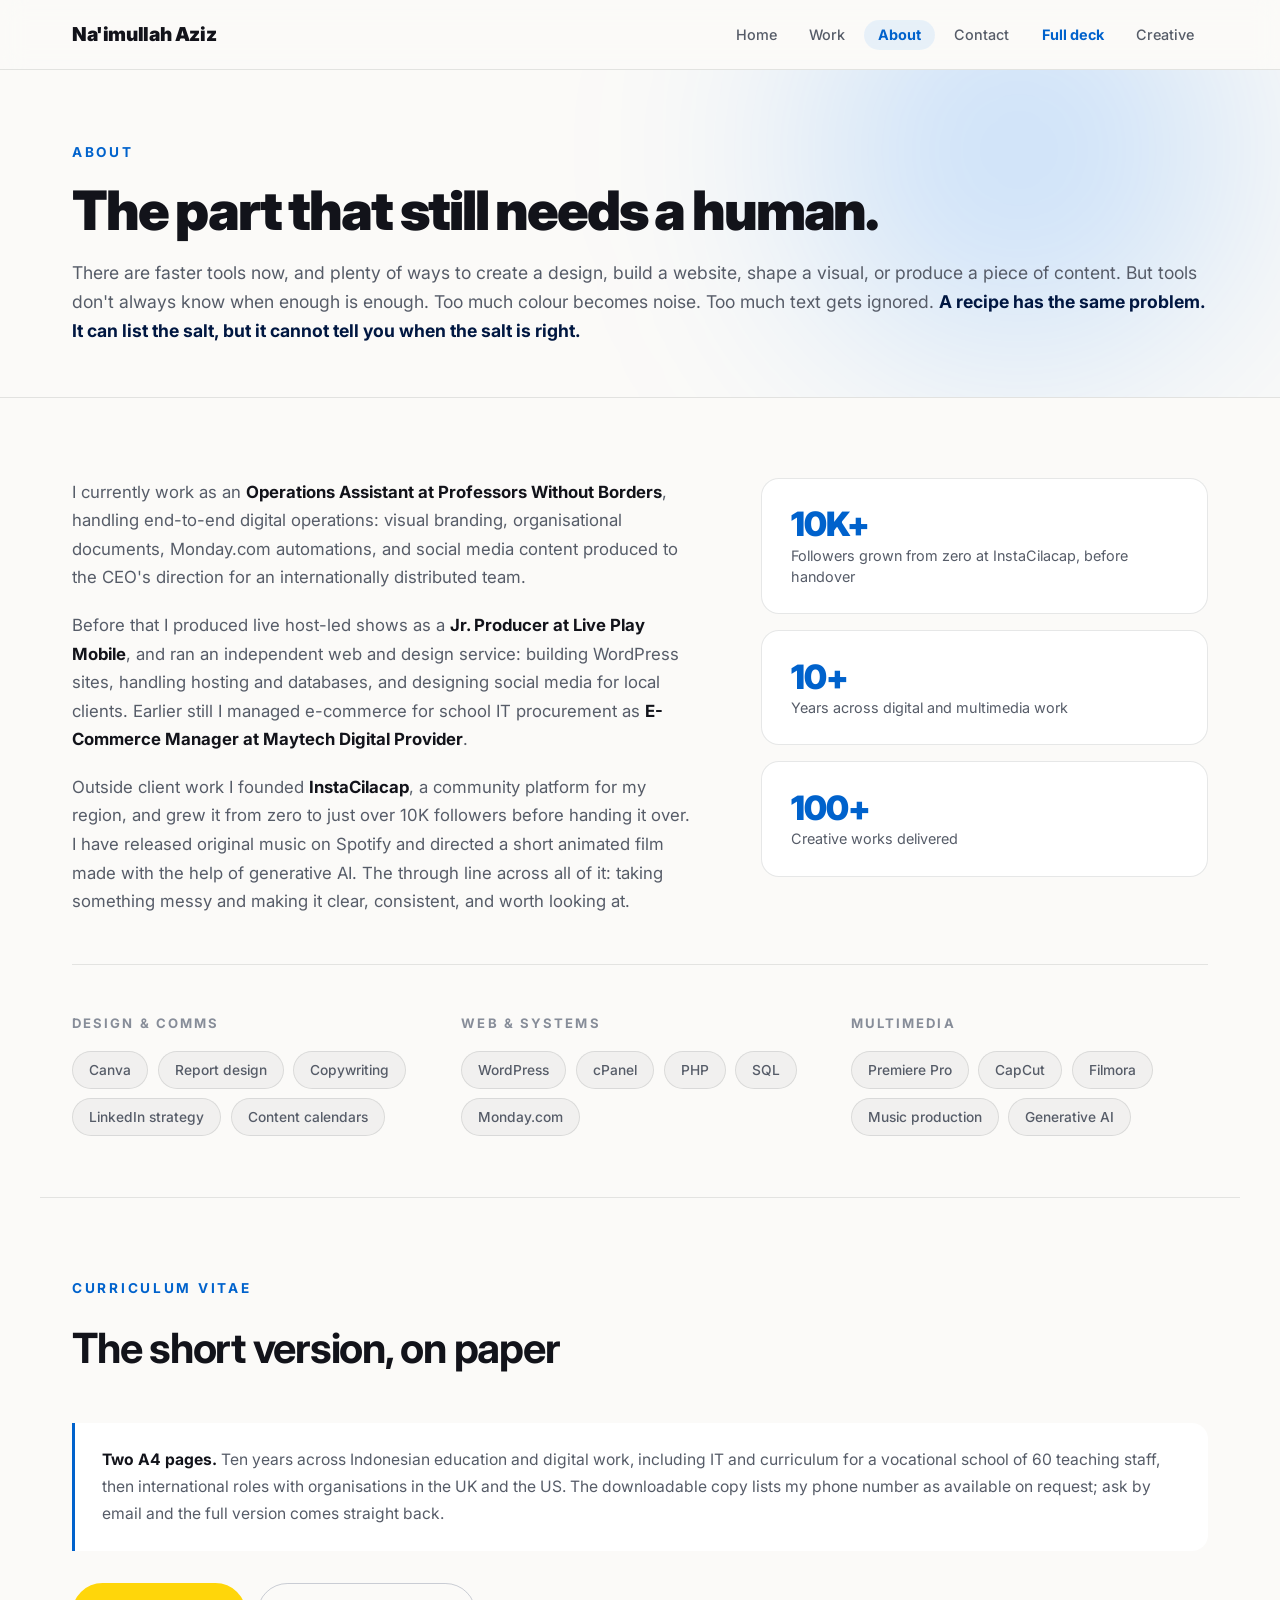
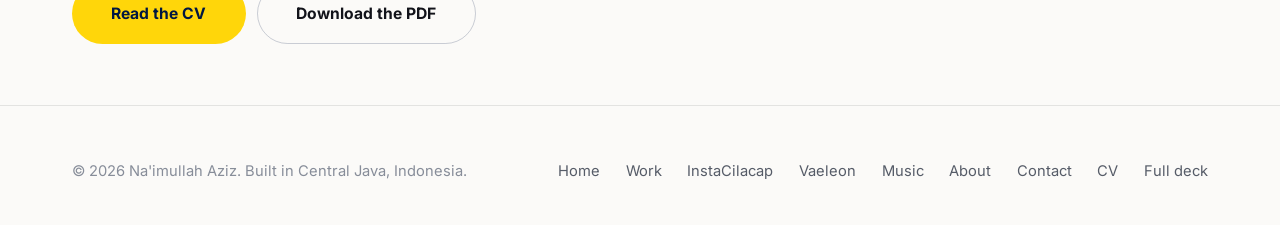
==== about.html @ 08d2abce "Rebuild the work page around roles, filtered by the three areas Almost every role drew on more than " ====
﻿<!DOCTYPE html>
<html lang="en">
<head>
    <meta charset="UTF-8">
    <meta name="viewport" content="width=device-width, initial-scale=1.0">
    <title>About | Na'imullah Aziz</title>

    <!-- TODO: taruh gambar preview 1200x630 di assets/img/og-cover.jpg -->
    <meta name="description" content="Operations and communication assistant, designer and multimedia producer based in Central Java, Indonesia.">
    <link rel="canonical" href="https://naimullahaziz.github.io/about.html">
    <meta property="og:type" content="website">
    <meta property="og:url" content="https://naimullahaziz.github.io/about.html">
    <meta property="og:title" content="About | Na'imullah Aziz">
    <meta property="og:description" content="Operations and communication assistant, designer and multimedia producer based in Central Java, Indonesia.">
    <meta property="og:image" content="https://naimullahaziz.github.io/assets/img/og-cover.jpg">
    <meta name="twitter:card" content="summary_large_image">
    <meta name="twitter:title" content="About | Na'imullah Aziz">
    <meta name="twitter:description" content="Operations and communication assistant, designer and multimedia producer based in Central Java, Indonesia.">
    <meta name="twitter:image" content="https://naimullahaziz.github.io/assets/img/og-cover.jpg">
    <meta name="theme-color" content="#FBFAF8">

    <link rel="icon" href="data:image/svg+xml,%3Csvg xmlns='http://www.w3.org/2000/svg' viewBox='0 0 64 64'%3E%3Crect width='64' height='64' rx='14' fill='%23001741'/%3E%3Ctext x='32' y='43' font-family='Inter,Arial,sans-serif' font-size='30' font-weight='900' fill='%23ffffff' text-anchor='middle'%3ENA%3C/text%3E%3C/svg%3E">

    <script>document.documentElement.classList.add('js');</script>

    <link rel="preconnect" href="https://fonts.googleapis.com">
    <link rel="preconnect" href="https://fonts.gstatic.com" crossorigin>
    <link href="https://fonts.googleapis.com/css2?family=Inter:wght@300;400;500;700;900&display=swap" rel="stylesheet">
    <link rel="stylesheet" href="assets/css/main.css">
</head>
<body>

    <a class="skip-link" href="#main">Skip to content</a>

    <nav>
        <div class="container nav-content">
            <a class="logo" href="index.html" style="text-decoration:none;color:inherit;">Na'imullah Aziz</a>
            <button class="nav-toggle" id="nav-toggle" aria-expanded="false" aria-controls="nav-links" aria-label="Toggle navigation menu">
                <span></span>
            </button>
            <div class="nav-links" id="nav-links">
                <a href="index.html">Home</a>

                <div class="nav-group">
                    <button type="button" class="nav-parent" aria-expanded="false" aria-controls="nav-work">Work</button>
                    <div class="nav-menu" id="nav-work" hidden>
                        <a href="work.html">By role</a>
                        <a href="cv.html">CV</a>
                    </div>
                </div>

                <a href="about.html" aria-current="page">About</a>
                <a href="contact.html">Contact</a>
                <a href="#" class="nav-accent" data-deck data-iframe="https://www.canva.com/design/DAGU3RvRqQU/Gkyj56FhjJ_AcBzM4mVnHQ/view?embed">Full deck</a>

                <div class="nav-group">
                    <button type="button" class="nav-parent" aria-expanded="false" aria-controls="nav-creative">Creative</button>
                    <div class="nav-menu" id="nav-creative" hidden>
                        <a href="music.html">Music</a>
                    </div>
                </div>
            </div>
        </div>
    </nav>
    <header class="page-head hue-blue">
        <div class="head-glow" aria-hidden="true"></div>
        <div class="container">
            <span class="eyebrow">About</span>
            <h1>The part that still needs a human.</h1>
            <p>There are faster tools now, and plenty of ways to create a design, build a website, shape a visual, or produce a piece of content. But tools don't always know when enough is enough. Too much colour becomes noise. Too much text gets ignored. <strong class="emphasis">A recipe has the same problem. It can list the salt, but it cannot tell you when the salt is right.</strong></p>
        </div>
    </header>
    <main id="main">
    <!-- SECTION: ABOUT & SKILLS -->
    <section id="about" class="container">
        

        <div class="about-grid">
            <div class="reveal">
                <p>I currently work as an <strong>Operations Assistant at Professors Without Borders</strong>, handling end-to-end digital operations: visual branding, organisational documents, Monday.com automations, and social media content produced to the CEO's direction for an internationally distributed team.</p>
                <p>Before that I produced live host-led shows as a <strong>Jr. Producer at Live Play Mobile</strong>, and ran an independent web and design service: building WordPress sites, handling hosting and databases, and designing social media for local clients. Earlier still I managed e-commerce for school IT procurement as <strong>E-Commerce Manager at Maytech Digital Provider</strong>.</p>
                <p>Outside client work I founded <strong>InstaCilacap</strong>, a community platform for my region, and grew it from zero to just over 10K followers before handing it over. I have released original music on Spotify and directed a short animated film made with the help of generative AI. The through line across all of it: taking something messy and making it clear, consistent, and worth looking at.</p>
            </div>

            <div class="stat-stack">
                <div class="stat reveal">
                    <div class="num" data-count="10" data-suffix="K+">10K+</div>
                    <div class="label">Followers grown from zero at InstaCilacap, before handover</div>
                </div>
                <div class="stat reveal">
                    <div class="num" data-count="10" data-suffix="+">10+</div>
                    <div class="label">Years across digital and multimedia work</div>
                </div>
                <div class="stat reveal">
                    <div class="num" data-count="100" data-suffix="+">100+</div>
                    <div class="label">Creative works delivered</div>
                </div>
            </div>
        </div>

        <div class="skill-groups reveal">
            <div class="skill-group">
                <h3>Design &amp; Comms</h3>
                <div class="tag-row">
                    <span class="tag">Canva</span>
                    <span class="tag">Report design</span>
                    <span class="tag">Copywriting</span>
                    <span class="tag">LinkedIn strategy</span>
                    <span class="tag">Content calendars</span>
                </div>
            </div>
            <div class="skill-group">
                <h3>Web &amp; Systems</h3>
                <div class="tag-row">
                    <span class="tag">WordPress</span>
                    <span class="tag">cPanel</span>
                    <span class="tag">PHP</span>
                    <span class="tag">SQL</span>
                    <span class="tag">Monday.com</span>
                </div>
            </div>
            <div class="skill-group">
                <h3>Multimedia</h3>
                <div class="tag-row">
                    <span class="tag">Premiere Pro</span>
                    <span class="tag">CapCut</span>
                    <span class="tag">Filmora</span>
                    <span class="tag">Music production</span>
                    <span class="tag">Generative AI</span>
                </div>
            </div>
        </div>
    </section>

    <!-- SECTION: CV
         Berkasnya assets/docs/naimullah-aziz-cv.pdf, versi publik
         tanpa nomor telepon. Halaman penuhnya di cv.html. -->
    <section id="cv" class="container hue-blue">
        <div class="section-header reveal">
            <span>Curriculum Vitae</span>
            <h2>The short version, on paper</h2>
        </div>

        <div class="cv-note reveal">
            <p><strong>Two A4 pages.</strong> Ten years across Indonesian education and digital work, including IT and curriculum for a vocational school of 60 teaching staff, then international roles with organisations in the UK and the US. The downloadable copy lists my phone number as available on request; ask by email and the full version comes straight back.</p>
        </div>

        <div class="platform-row reveal">
            <a href="cv.html" class="btn btn-cta">Read the CV</a>
            <a href="assets/docs/naimullah-aziz-cv.pdf" class="btn btn-ghost" download>Download the PDF</a>
        </div>
    </section>

    </main>

    <footer>
        <div class="container footer-inner">
            <p>&copy; 2026 Na'imullah Aziz. Built in Central Java, Indonesia.</p>
            <div class="footer-links">
                <a href="index.html">Home</a>
                <a href="work.html">Work</a>
                <a href="project-instacilacap.html">InstaCilacap</a>
                <a href="project-vaeleon.html">Vaeleon</a>
                <a href="music.html">Music</a>
                <a href="about.html">About</a>
                <a href="contact.html">Contact</a>
                <a href="cv.html">CV</a>
                <a href="#" data-deck data-iframe="https://www.canva.com/design/DAGU3RvRqQU/Gkyj56FhjJ_AcBzM4mVnHQ/view?embed">Full deck</a>
            </div>
        </div>
    </footer>

    <script src="assets/js/main.js"></script>
</body>
</html>
---- assets/css/main.css ----
﻿        /* =========================================================
           TEMA TERANG (default).
           Tema gelap masih tersimpan: tambahkan data-theme="dark"
           pada tag <html> untuk menghidupkannya kembali.
           ========================================================= */
        :root {
            --bg-color: #FBFAF8;
            --surface-color: #FFFFFF;
            --surface-hover: #F4F1EC;
            --text-primary: #12131A;
            --text-secondary: #565C68;
            --text-muted: #878D99;
            --border-color: rgba(18, 19, 26, 0.10);

            --nav-bg: rgba(251, 250, 248, 0.82);
            --nav-solid: #FBFAF8;
            --hero-wash: linear-gradient(180deg, rgba(109, 40, 217, 0.06) 0%, rgba(251, 250, 248, 0) 100%);
            --chip-bg: rgba(18, 19, 26, 0.04);
            --ghost-border: rgba(0, 23, 65, 0.20);
            --img-bg: #ECE8E1;
            --placeholder-stripe: rgba(18, 19, 26, 0.04);
            --scrim: rgba(18, 19, 26, 0.45);
            --shadow-card: 0 18px 38px rgba(18, 19, 26, 0.10);
            --shadow-feature: 0 22px 46px rgba(18, 19, 26, 0.13);
            --on-accent: #FFFFFF;
            --on-media: #FFFFFF;
            --on-media-dim: rgba(255, 255, 255, 0.82);
            --media-scrim: linear-gradient(180deg, rgba(10, 10, 14, 0) 28%, rgba(10, 10, 14, 0.9) 100%);
            --headline-gradient: linear-gradient(115deg, #12131A 0%, #12131A 20%, #2563EB 42%, #7C3AED 58%, #12131A 82%);

            /* Palet lima warna.
               "deep"  dipakai untuk teks di atas latar terang (butuh 4.5:1).
               "pop"   dipakai untuk isian badge dan glow (boleh menyala).
               "on"    warna teks di atas isian pop itu. */
            /* Vaeleon: Electric Blue #007BFF, Vibrant Amber #FFB800,
               Dynamic Red #FF2A00, Deep Navy #001741.
               "deep" memakai varian Text yang lebih gelap karena panduannya
               menyatakan warna isian penuh gagal kontras pada teks seukuran body.
               "rgb" tetap memakai warna terang aslinya, karena hanya dipakai
               untuk glow dan tint yang tidak memuat teks. */
            --c-navy:   #001741;  --c-navy-pop:   #001741;  --c-navy-rgb:   0, 23, 65;     --c-navy-on:   #FFFFFF;
            --c-blue:   #0062CC;  --c-blue-pop:   #0062CC;  --c-blue-rgb:   0, 123, 255;   --c-blue-on:   #FFFFFF;
            --c-green:  #027A48;  --c-green-pop:  #027A48;  --c-green-rgb:  18, 183, 106;  --c-green-on:  #FFFFFF;
            --c-yellow: #A66A00;  --c-yellow-pop: #FFD60A;  --c-yellow-rgb: 255, 214, 10;  --c-yellow-on: #001741;
            --c-red:    #C41A00;  --c-red-pop:    #C41A00;  --c-red-rgb:    255, 42, 0;    --c-red-on:    #FFFFFF;

            --a-glow: 0.18;
            --a-soft: 0.08;
            --a-line: 0.26;

            /* Tiga cahaya di hero: biru, kuning, merah */
            --glow-a: rgba(var(--c-blue-rgb), 0.20);
            --glow-b: rgba(var(--c-green-rgb), 0.16);
            --glow-c: rgba(var(--c-yellow-rgb), 0.18);

            /* Aksen default (About, Contact, Full deck) */
            --accent-color: var(--c-blue);
            --accent-pop: var(--c-blue-pop);
            --accent-rgb: var(--c-blue-rgb);
            --on-pop: var(--c-blue-on);

            /* Turunan ini otomatis ikut --accent-rgb tiap section */
            --accent-glow: rgba(var(--accent-rgb), var(--a-glow));
            --accent-soft: rgba(var(--accent-rgb), var(--a-soft));
            --accent-line: rgba(var(--accent-rgb), var(--a-line));

            /* Tuas jarak */
            --section-pad-top: 5rem;
            --section-pad-bottom: 3.8rem;
            --section-header-gap: 2.6rem;
            --badge-gap: 2.4rem;
        }

        :root[data-theme="dark"] {
            --bg-color: #070B14;
            --surface-color: #101A2E;
            --surface-hover: #1B2842;
            --text-primary: #FFFFFF;
            --text-secondary: #A6AFBE;
            --text-muted: #7A8494;
            --border-color: rgba(255, 255, 255, 0.08);

            --nav-bg: rgba(7, 11, 20, 0.85);
            --nav-solid: #070B14;
            --hero-wash: linear-gradient(180deg, rgba(16, 26, 46, 0.5) 0%, rgba(7, 11, 20, 0) 100%);
            --chip-bg: rgba(255, 255, 255, 0.05);
            --ghost-border: rgba(255, 255, 255, 0.18);
            --img-bg: #16203A;
            --placeholder-stripe: rgba(255, 255, 255, 0.025);
            --scrim: rgba(0, 0, 0, 0.85);
            --shadow-card: 0 20px 40px rgba(0, 0, 0, 0.4);
            --shadow-feature: 0 24px 50px rgba(0, 0, 0, 0.45);
            --on-accent: #06080F;
            --headline-gradient: linear-gradient(115deg, #ffffff 0%, #ffffff 20%, #60A5FA 42%, #A78BFA 58%, #ffffff 82%);

            --c-navy:   #7FA8FF;  --c-navy-pop:   #7FA8FF;  --c-navy-rgb:   127, 168, 255; --c-navy-on:  #001741;
            --c-blue:   #4DA3FF;  --c-blue-pop:   #4DA3FF;  --c-blue-rgb:   0, 123, 255;  --c-blue-on:   #001741;
            --c-green:  #3DD68C;  --c-green-pop:  #3DD68C;  --c-green-rgb:  18, 183, 106; --c-green-on:  #00291A;
            --c-yellow: #FFB800;  --c-yellow-pop: #FFB800;  --c-yellow-rgb: 255, 184, 0;  --c-yellow-on: #001741;
            --c-red:    #FF7A5C;  --c-red-pop:    #FF7A5C;  --c-red-rgb:    255, 42, 0;   --c-red-on:    #2B0900;

            --a-glow: 0.16;
            --a-soft: 0.14;
            --a-line: 0.36;

            --glow-a: rgba(var(--c-blue-rgb), 0.16);
            --glow-b: rgba(var(--c-red-rgb), 0.12);
            --glow-c: rgba(var(--c-yellow-rgb), 0.12);
        }

        /* Satu warna per section. Cukup ganti empat baris ini untuk menukar
           warna sebuah section; glow, badge, border dan link ikut sendiri. */
        #featured {
            --accent-color: var(--c-blue);
            --accent-pop: var(--c-blue-pop);
            --accent-rgb: var(--c-blue-rgb);
            --on-pop: var(--c-blue-on);
        }
        #work {
            --accent-color: var(--c-blue);
            --accent-pop: var(--c-blue-pop);
            --accent-rgb: var(--c-blue-rgb);
            --on-pop: var(--c-blue-on);
        }
        #campaigns {
            --accent-color: var(--c-blue);
            --accent-pop: var(--c-blue-pop);
            --accent-rgb: var(--c-blue-rgb);
            --on-pop: var(--c-blue-on);
        }
        #multimedia {
            --accent-color: var(--c-blue);
            --accent-pop: var(--c-blue-pop);
            --accent-rgb: var(--c-blue-rgb);
            --on-pop: var(--c-blue-on);
        }

        * { box-sizing: border-box; margin: 0; padding: 0; }

        html { scroll-behavior: smooth; }

        body {
            font-family: 'Inter', sans-serif;
            background-color: var(--bg-color);
            color: var(--text-primary);
            line-height: 1.6;
            -webkit-font-smoothing: antialiased;
            overflow-x: hidden;
        }

        .container {
            max-width: 1200px;
            margin: 0 auto;
            /* Longhand, bukan shorthand: `padding: 0 2rem` akan menimpa
               padding-top/bottom milik `section` dan jaraknya jadi nol. */
            padding-left: 2rem;
            padding-right: 2rem;
        }

        :focus-visible {
            outline: 2px solid var(--accent-color);
            outline-offset: 3px;
            border-radius: 6px;
        }

        .skip-link {
            position: absolute; left: -9999px; top: 0; z-index: 200;
            background: var(--accent-color); color: var(--on-accent);
            padding: 0.8rem 1.4rem; font-weight: 700; border-radius: 0 0 8px 0;
        }
        .skip-link:focus { left: 0; }

        /* --- NAVBAR --- */
        nav {
            position: sticky;
            top: 0;
            background: var(--nav-bg);
            backdrop-filter: blur(12px);
            -webkit-backdrop-filter: blur(12px);
            border-bottom: 1px solid var(--border-color);
            z-index: 100;
            padding: 1.2rem 0;
            animation: fadeInDown 0.8s ease forwards;
        }
        .nav-content { display: flex; justify-content: space-between; align-items: center; }
        .logo { font-weight: 900; font-size: 1.2rem; letter-spacing: -0.02em; }
        .nav-links a {
            color: var(--text-secondary);
            text-decoration: none;
            margin-left: 0.35rem;
            font-size: 0.9rem;
            font-weight: 500;
            transition: color 0.3s ease;
        }
        .nav-links a:hover { color: var(--accent-color); }

        /* Pil lembut yang memudar masuk, dan menetap di halaman aktif */
        .nav-links a {
            position: relative;
            padding: 0.4rem 0.85rem;
            border-radius: 100px;
            transition: color 0.3s ease, background-color 0.35s ease;
        }
        .nav-links a:hover,
        .nav-links a:focus-visible,
        .nav-links a[aria-current="page"] {
            background: var(--accent-soft);
            color: var(--accent-color);
        }

        /* Menu masuk satu per satu saat halaman dimuat */
        .js .nav-links a { animation: navIn 0.55s cubic-bezier(0.2, 0.8, 0.2, 1) backwards; }
        .js .nav-links a:nth-child(1) { animation-delay: 0.18s; }
        .js .nav-links a:nth-child(2) { animation-delay: 0.26s; }
        .js .nav-links a:nth-child(3) { animation-delay: 0.34s; }
        .js .nav-links a:nth-child(4) { animation-delay: 0.42s; }
        .js .nav-links a:nth-child(5) { animation-delay: 0.50s; }
        .js .nav-links a:nth-child(6) { animation-delay: 0.58s; }
        @keyframes navIn {
            from { opacity: 0; transform: translateY(-9px); }
            to   { opacity: 1; transform: none; }
        }
        .nav-links a.nav-accent { color: var(--c-blue); font-weight: 700; }
        .nav-links a.nav-accent:hover { color: var(--text-primary); }

        .nav-toggle {
            display: none;
            background: var(--chip-bg);
            border: 1px solid var(--border-color);
            color: var(--text-primary);
            width: 44px; height: 44px;
            border-radius: 12px;
            cursor: pointer;
            align-items: center; justify-content: center;
            padding: 0;
        }
        .nav-toggle span {
            display: block; width: 18px; height: 2px; background: currentColor;
            position: relative; transition: background 0.2s ease;
        }
        .nav-toggle span::before,
        .nav-toggle span::after {
            content: ''; position: absolute; left: 0; width: 18px; height: 2px;
            background: currentColor; transition: transform 0.25s ease;
        }
        .nav-toggle span::before { top: -6px; }
        .nav-toggle span::after { top: 6px; }
        .nav-toggle[aria-expanded="true"] span { background: transparent; }
        .nav-toggle[aria-expanded="true"] span::before { transform: translateY(6px) rotate(45deg); }
        .nav-toggle[aria-expanded="true"] span::after { transform: translateY(-6px) rotate(-45deg); }

        /* --- HERO --- */
        .hero {
            position: relative;
            padding: 12vh 0 10vh;
            background: var(--hero-wash);
            border-bottom: 1px solid var(--border-color);
            overflow: hidden;
            animation: fadeInUp 1s ease forwards;
        }
        .hero .container { position: relative; z-index: 1; }

        .hero-grid {
            display: grid;
            grid-template-columns: 1.3fr 0.7fr;
            gap: 3rem;
            align-items: center;
        }

        /* --- ORBIT: elemen hidup di samping hero --- */
        .hero-visual {
            position: relative;
            width: 100%;
            max-width: 340px;
            margin-left: auto;
            display: flex;
            justify-content: center;
        }

        /* Wadah orbit */
        .orbit-wrap {
            position: relative;
            width: 100%;
            max-width: 340px;
            aspect-ratio: 1 / 1;
            display: grid;
            place-items: center;
        }
        .orbit {
            position: absolute;
            inset: 0;
            margin: auto;
            border-radius: 50%;
            border: 1px solid var(--border-color);
        }
        .orbit.r1 { width: 100%; height: 100%; animation: spin 26s linear infinite; }
        .orbit.r2 { width: 70%; height: 70%; animation: spin 18s linear infinite reverse; }
        .orbit.r3 { width: 42%; height: 42%; animation: spin 12s linear infinite; }

        .orbit .dot {
            position: absolute;
            width: 13px; height: 13px;
            border-radius: 50%;
            top: -7px; left: 50%;
            margin-left: -6.5px;
        }
        /* Titik orbit murni dekorasi dan tidak mengklaim status apa pun,
           jadi di sinilah kelima warna boleh tampil bersama. */
        .orbit .dot.b { background: var(--c-blue); }
        .orbit .dot.y { background: var(--c-yellow-pop); }
        .orbit .dot.r { background: var(--c-red); }
        .orbit .dot.v { background: #12B76A; }
        .orbit .dot.t { background: var(--c-navy); }
        .orbit .dot.right { top: 50%; left: auto; right: -7px; margin: -6.5px 0 0 0; }

        .orbit-core {
            position: relative;
            z-index: 2;
            width: 34%;
            aspect-ratio: 1 / 1;
            border-radius: 50%;
            background: var(--surface-color);
            border: 1px solid var(--border-color);
            box-shadow: var(--shadow-card);
            display: grid;
            place-items: center;
            text-align: center;
        }
        .orbit-core .rotator {
            position: relative;
            display: block;
            width: 100%;
            height: 1.2em;
            font-size: 0.75rem;
            font-weight: 700;
            text-transform: uppercase;
            letter-spacing: 0.08em;
            white-space: nowrap;
        }
        .orbit-core .rotator span {
            position: absolute;
            inset: 0;
            display: grid;
            place-items: center;
            opacity: 0;
            animation: rotateWord 9s infinite;
        }
        /* Tiga kata, sama dengan tiga pintu "What I do" dan warnanya:
           Operations biru, Visual kuning (varian gelap supaya terbaca di
           atas putih), Multimedia hijau. Satu kata tampil 3 detik; kalau
           jumlah katanya berubah, durasi animasi dan persen di rotateWord
           harus ikut dihitung ulang. */
        .orbit-core .rotator span:nth-child(1) { color: var(--c-blue);   animation-delay: 0s; }
        .orbit-core .rotator span:nth-child(2) { color: var(--c-yellow); animation-delay: 3s; }
        .orbit-core .rotator span:nth-child(3) { color: var(--c-green);  animation-delay: 6s; }

        @keyframes spin { to { transform: rotate(360deg); } }
        @keyframes rotateWord {
            0%    { opacity: 0; transform: translateY(6px); }
            5%    { opacity: 1; transform: translateY(0); }
            30%   { opacity: 1; transform: translateY(0); }
            35%   { opacity: 0; transform: translateY(-6px); }
            100%  { opacity: 0; transform: translateY(-6px); }
        }

        /* Titik berdenyut di depan eyebrow */
        .hero-eyebrow::before {
            content: '';
            display: inline-block;
            width: 7px; height: 7px;
            border-radius: 50%;
            background: var(--accent-color);
            margin-right: 10px;
            vertical-align: middle;
            animation: livePulse 2.4s ease-in-out infinite;
        }
        @keyframes livePulse {
            0%, 100% { opacity: 1; transform: scale(1); }
            50%      { opacity: 0.35; transform: scale(0.75); }
        }

        .hero-glow {
            position: absolute;
            border-radius: 50%;
            filter: blur(130px);
            pointer-events: none;
            z-index: 0;
        }
        .hero-glow.one {
            top: 2%; right: 6%;
            width: 40vw; height: 40vw; max-width: 460px; max-height: 460px;
            background: var(--glow-a);
            animation: pulseGlow 7s ease-in-out infinite alternate;
        }
        .hero-glow.two {
            bottom: -16%; left: 0%;
            width: 34vw; height: 34vw; max-width: 400px; max-height: 400px;
            background: var(--glow-b);
            animation: pulseGlow 9s ease-in-out infinite alternate-reverse;
        }
        .hero-glow.three {
            top: 28%; left: 42%;
            width: 26vw; height: 26vw; max-width: 330px; max-height: 330px;
            background: var(--glow-c);
            animation: pulseGlow 11s ease-in-out infinite alternate;
        }

        .hero-eyebrow {
            color: var(--accent-color);
            font-size: 0.85rem;
            text-transform: uppercase;
            letter-spacing: 0.2em;
            font-weight: 700;
            display: block;
            margin-bottom: 1.4rem;
        }
        .hero h1 {
            /* Hero kini dua kolom, jadi kolom teks lebarnya sekitar 700px.
               2.8rem adalah batas agar "Crafting Digital Experiences &"
               tetap muat dalam satu baris di sana. */
            font-size: clamp(2rem, 3.1vw, 2.8rem);
            font-weight: 900;
            line-height: 1.15;
            letter-spacing: -0.04em;
            margin-bottom: 1.8rem;
            background: var(--headline-gradient);
            background-size: 200% auto;
            -webkit-background-clip: text;
            background-clip: text;
            -webkit-text-fill-color: transparent;
            animation: gradientShine 5s linear infinite;
        }
        .hero p {
            font-size: 1.15rem;
            color: var(--text-secondary);

            margin-bottom: 2.4rem;
            font-weight: 400;
            line-height: 1.65;
        }
        .hero-actions { display: flex; flex-wrap: wrap; gap: 1rem; }

        .btn {
            display: inline-flex;
            align-items: center;
            gap: 8px;
            padding: 1.05rem 2.4rem;
            background-color: var(--c-navy);
            color: #FFFFFF;
            text-decoration: none;
            font-weight: 700;
            font-size: 0.98rem;
            border: 1px solid transparent;
            border-radius: 50px;
            transition: all 0.3s ease;
            cursor: pointer;
            font-family: inherit;
        }
        .btn:hover {
            background-color: var(--accent-pop);
            color: var(--on-pop);
            box-shadow: 0 0 25px var(--accent-glow);
            transform: translateY(-3px);
        }
        /* Satu ajakan utama per halaman. Panduannya menyebut amber berteks
           Deep Navy mencapai 10,3:1 dan justru mengalahkan tombol biru. */
        .btn-cta {
            background-color: var(--c-yellow-pop);
            color: var(--c-navy);
        }
        .btn-cta:hover {
            background-color: var(--c-blue-pop);
            color: #FFFFFF;
            box-shadow: 0 0 25px rgba(var(--c-blue-rgb), 0.35);
        }

        .btn-ghost {
            background: transparent;
            color: var(--text-primary);
            border-color: var(--ghost-border);
        }
        .btn-ghost:hover {
            background: transparent;
            border-color: var(--accent-color);
            color: var(--accent-color);
            box-shadow: 0 0 25px var(--accent-glow);
        }

        @keyframes gradientShine { to { background-position: 200% center; } }
        @keyframes pulseGlow {
            0% { transform: scale(0.9); opacity: 0.45; }
            100% { transform: scale(1.15); opacity: 0.85; }
        }
        @keyframes fadeInUp {
            from { opacity: 0; transform: translateY(20px); }
            to { opacity: 1; transform: translateY(0); }
        }
        @keyframes fadeInDown {
            from { opacity: 0; transform: translateY(-20px); }
            to { opacity: 1; transform: translateY(0); }
        }

        /* --- SECTION SHELL --- */
        section {
            padding-top: var(--section-pad-top);
            padding-bottom: var(--section-pad-bottom);
            border-top: 1px solid var(--border-color);
        }
        section:first-of-type { border-top: none; }
        section, .hero { scroll-margin-top: 92px; }

        .section-header { margin-bottom: var(--section-header-gap); }
        .section-header h2 {
            font-size: clamp(1.9rem, 4vw, 2.6rem);
            font-weight: 700;
            letter-spacing: -0.03em;
            margin-top: 1rem;
        }
        .section-header span {
            color: var(--accent-color);
            font-size: 0.85rem;
            text-transform: uppercase;
            letter-spacing: 0.2em;
            font-weight: 700;
            display: block;
        }

        /* --- ABOUT --- */
        .about-grid {
            display: grid;
            grid-template-columns: 1.4fr 1fr;
            gap: 4rem;
            align-items: start;
        }
        .about-grid p {
            color: var(--text-secondary);
            font-size: 1.05rem;
            font-weight: 400;
            line-height: 1.7;
            margin-bottom: 1.2rem;
        }
        .about-grid p:last-child { margin-bottom: 0; }
        .about-grid strong { color: var(--text-primary); font-weight: 700; }

        .stat-stack { display: grid; gap: 1rem; }
        .stat {
            background: var(--surface-color);
            border: 1px solid var(--border-color);
            border-radius: 18px;
            padding: 1.6rem 1.8rem;
        }
        .stat .num {
            font-size: 2.1rem;
            font-weight: 900;
            letter-spacing: -0.03em;
            color: var(--accent-color);
            line-height: 1.2;
        }
        .stat .label {
            font-size: 0.9rem;
            color: var(--text-secondary);
            line-height: 1.5;
        }

        /* --- SKILLS --- */
        .skill-groups {
            display: grid;
            grid-template-columns: repeat(auto-fit, minmax(240px, 1fr));
            gap: 2rem;
            margin-top: 3rem;
            padding-top: 3rem;
            border-top: 1px solid var(--border-color);
        }
        .skill-group h3 {
            font-size: 0.82rem;
            text-transform: uppercase;
            letter-spacing: 0.16em;
            color: var(--text-muted);
            font-weight: 700;
            margin-bottom: 1.1rem;
        }
        .tag-row { display: flex; flex-wrap: wrap; gap: 0.6rem; }
        .tag {
            font-size: 0.86rem;
            font-weight: 500;
            color: var(--text-secondary);
            background: var(--chip-bg);
            border: 1px solid var(--border-color);
            border-radius: 100px;
            padding: 0.42rem 1rem;
            transition: all 0.25s ease;
        }
        .tag:hover {
            color: var(--accent-color);
            border-color: var(--accent-line);
            background: var(--accent-soft);
        }

        /* --- KOLEKSI VIDEO --- */
        .video-grid {
            display: grid;
            grid-template-columns: repeat(auto-fit, minmax(300px, 1fr));
            gap: 1.8rem;
            align-items: start;
        }
        .video-card {
            position: relative;
            background: var(--surface-color);
            border: 1px solid var(--border-color);
            border-radius: 22px;
            overflow: hidden;
            transition: border-color 0.35s ease, transform 0.4s cubic-bezier(0.2, 0.8, 0.2, 1), box-shadow 0.4s ease;
        }
        .video-card:hover {
            transform: translateY(-4px);
            border-color: var(--accent-line);
            box-shadow: var(--shadow-card), 0 0 34px var(--accent-glow);
        }
        .video-card::before {
            content: '';
            position: absolute; top: 0; left: 0; right: 0; height: 2px;
            background: var(--accent-pop);
            transform: scaleX(0); transform-origin: left center;
            transition: transform 0.5s cubic-bezier(0.2, 0.8, 0.2, 1);
            pointer-events: none;
            z-index: 5;
        }
        .video-card:hover::before { transform: scaleX(1); }

        .video-card .embed-frame { border: none; border-radius: 0; }
        .video-card-body { padding: 1.6rem 1.7rem 1.8rem; }
        .video-card-body h3 {
            font-size: 1.12rem;
            font-weight: 700;
            letter-spacing: -0.01em;
            line-height: 1.35;
            margin-bottom: 0.55rem;
        }
        .video-card-body p {
            color: var(--text-secondary);
            font-size: 0.94rem;
            line-height: 1.6;
        }
        .video-card-body .badge {
            margin-bottom: 1rem;
            font-size: 0.62rem;
            padding: 0.3rem 0.78rem;
        }

        /* --- CARDS --- */
        .bento-grid {
            display: grid;
            grid-template-columns: repeat(auto-fit, minmax(320px, 1fr));
            gap: 2.5rem;
        }
        .bento-grid.large { grid-template-columns: repeat(auto-fit, minmax(400px, 1fr)); }

        .card {
            background: var(--surface-color);
            border: 1px solid var(--border-color);
            border-radius: 24px;
            transition: background 0.4s ease, border-color 0.4s ease, transform 0.4s cubic-bezier(0.2, 0.8, 0.2, 1), box-shadow 0.4s ease;
            position: relative;
            overflow: hidden;
            display: flex;
            flex-direction: column;
            cursor: pointer;
        }
        .card:hover,
        .card:focus-visible {
            border-color: var(--accent-line);
            transform: translateY(-6px);
            box-shadow: var(--shadow-card), 0 0 40px var(--accent-glow);
        }

        /* Garis aksen yang ditarik dari kiri saat hover */
        .card::before {
            content: '';
            position: absolute;
            top: 0; left: 0; right: 0; height: 2px;
            background: var(--accent-pop);
            transform: scaleX(0);
            transform-origin: left center;
            transition: transform 0.55s cubic-bezier(0.2, 0.8, 0.2, 1);
            pointer-events: none;
            z-index: 5;
        }
        .card:hover::before,
        .card:focus-visible::before { transform: scaleX(1); }

        /* Sorot lembut yang mengikuti kursor, dipakai semua kartu */
        .card::after,
        .sub-card::after,
        .home-card::after,
        .video-card::after,
        .rule-card::after,
        .stat::after {
            content: '';
            position: absolute;
            inset: 0;
            pointer-events: none;
            z-index: 4;
            background: radial-gradient(420px circle at var(--mx, 50%) var(--my, 50%),
                        rgba(var(--accent-rgb), 0.10), transparent 62%);
            opacity: 0;
            transition: opacity 0.4s ease;
        }
        .card:hover::after,
        .sub-card:hover::after,
        .home-card:hover::after,
        .video-card:hover::after,
        .rule-card:hover::after,
        .stat:hover::after { opacity: 1; }

        /* display:inline-block itu wajib. Sebagai span inline biasa,
           margin-bottom-nya diabaikan browser dan badge menempel ke judul. */
        .badge {
            display: inline-block;
            align-self: flex-start;
            padding: 0.38rem 0.95rem;
            background: var(--accent-pop);
            color: var(--on-pop);
            border-radius: 100px;
            font-size: 0.7rem;
            font-weight: 700;
            text-transform: uppercase;
            letter-spacing: 0.1em;
            line-height: 1.4;
            margin-bottom: var(--badge-gap);
            border: 1px solid transparent;
        }

        .role-period {
            display: block;
            font-size: 0.72rem;
            font-weight: 700;
            text-transform: uppercase;
            letter-spacing: 0.14em;
            color: var(--text-muted);
            margin-bottom: 0.5rem;
        }

        .card h3 {
            font-size: 1.45rem;
            font-weight: 700;
            margin-bottom: 1rem;
            letter-spacing: -0.02em;
            line-height: 1.3;
        }
        .card p {
            color: var(--text-secondary);
            font-size: 1rem;
            font-weight: 400;
            line-height: 1.6;
        }
        .card strong { color: var(--text-primary); }

        .visual-card .img-container {
            width: 100%;
            height: 240px;
            background: var(--img-bg);
            overflow: hidden;
            position: relative;
        }
        .visual-card.tall .img-container { height: 340px; }

        /* Placeholder yang tampil kalau gambar belum ada / gagal dimuat */
        .img-container::before,
        .sub-card-img::before {
            content: 'Visual coming soon';
            position: absolute;
            inset: 0;
            display: grid;
            place-items: center;
            font-size: 0.72rem;
            letter-spacing: 0.18em;
            text-transform: uppercase;
            font-weight: 700;
            color: var(--text-muted);
            background:
                repeating-linear-gradient(135deg, var(--placeholder-stripe) 0 12px, transparent 12px 24px),
                var(--img-bg);
        }
        .img-container img,
        .sub-card-img img { position: relative; z-index: 1; }

        .visual-card .img-container img {
            width: 100%;
            height: 100%;
            object-fit: cover;
            transition: transform 0.5s ease;
        }
        .visual-card:hover .img-container img { transform: scale(1.05); }

        /* Lapisan warna tipis yang naik di atas gambar saat hover */
        .visual-card .img-container::after {
            content: '';
            position: absolute;
            inset: 0;
            z-index: 2;
            background: rgba(var(--accent-rgb), 0.22);
            opacity: 0;
            transition: opacity 0.45s ease;
            pointer-events: none;
        }
        .visual-card:hover .img-container::after,
        .visual-card:focus-visible .img-container::after { opacity: 1; }

        .gallery-indicator {
            position: absolute;
            top: 50%; left: 50%;
            transform: translate(-50%, -50%) scale(0.88);
            background: var(--c-yellow-pop);
            color: var(--c-navy);
            padding: 11px 24px;
            border-radius: 50px;
            font-size: 0.84rem;
            font-weight: 700;
            opacity: 0;
            transition: opacity 0.35s ease, transform 0.5s cubic-bezier(0.2, 1.3, 0.4, 1);
            pointer-events: none;
            border: none;
            letter-spacing: 0.04em;
            z-index: 3;
        }
        /* Amber saat muncul, biru saat kartunya ditekan, mengikuti pola
           tombol utama di hero. */
        .visual-card:active .gallery-indicator,
        .sub-card:active .sub-gallery-indicator {
            background: var(--c-blue-pop);
            color: #FFFFFF;
        }

        .visual-card:hover .gallery-indicator,
        .visual-card:focus-visible .gallery-indicator {
            opacity: 1;
            transform: translate(-50%, -50%) scale(1);
        }

        .visual-card .content { padding: 2.6rem; }

        /* Kartu lebar */
        .card-wide { grid-column: 1 / -1; flex-direction: row; }
        .card-wide .img-container { width: 50%; height: auto; min-height: 320px; }
        .card-wide .content {
            width: 50%;
            display: flex;
            flex-direction: column;
            justify-content: center;
        }

        .hidden-details { display: none; }

        /* --- MODAL 1: PROJECT --- */
        .modal-project {
            display: none; position: fixed; z-index: 9998; inset: 0;
            background-color: var(--scrim);
            backdrop-filter: blur(10px); justify-content: center; align-items: center; padding: 2rem;
        }
        .modal-project-content {
            position: relative; background: var(--bg-color); border: 1px solid var(--border-color);
            border-radius: 24px; max-width: 1100px; width: 100%; display: flex; flex-direction: column;
            overflow: hidden; box-shadow: 0 25px 50px rgba(0, 0, 0, 0.25); max-height: 90vh;
            animation: scaleIn 0.3s cubic-bezier(0.16, 1, 0.3, 1);
        }
        @keyframes scaleIn {
            from { opacity: 0; transform: scale(0.95); }
            to { opacity: 1; transform: scale(1); }
        }

        .modal-header { padding: 3rem; background: var(--surface-color); border-bottom: 1px solid var(--border-color); }
        .modal-header h2 { font-size: 2.1rem; color: var(--text-primary); margin-bottom: 1.1rem; letter-spacing: -0.02em; padding-right: 3rem; line-height: 1.25; }
        .modal-header p { font-size: 1.05rem; color: var(--text-secondary); line-height: 1.65; }
        .modal-header strong { color: var(--text-primary); }

        .modal-body { padding: 3rem; overflow-y: auto; background: var(--bg-color); }

        .sub-grid { display: grid; grid-template-columns: repeat(auto-fill, minmax(300px, 1fr)); gap: 2.2rem; }
        .sub-card {
            background: var(--surface-color); border: 1px solid var(--border-color);
            border-radius: 20px; overflow: hidden; transition: all 0.3s ease; cursor: pointer;
            position: relative;
        }
        .sub-card:hover,
        .sub-card:focus-visible { transform: translateY(-4px); border-color: var(--accent-line); box-shadow: var(--shadow-card); }
        .sub-card::before {
            content: '';
            position: absolute; top: 0; left: 0; right: 0; height: 2px;
            background: var(--accent-pop);
            transform: scaleX(0); transform-origin: left center;
            transition: transform 0.5s cubic-bezier(0.2, 0.8, 0.2, 1);
            pointer-events: none;
            z-index: 5;
        }
        .sub-card:hover::before, .sub-card:focus-visible::before { transform: scaleX(1); }

        .sub-card-img { width: 100%; height: 220px; background: var(--img-bg); position: relative; overflow: hidden; }
        .sub-card-img img { width: 100%; height: 100%; object-fit: cover; transition: transform 0.4s; }
        .sub-card:hover .sub-card-img img { transform: scale(1.05); }

        .sub-gallery-indicator {
            position: absolute; bottom: 12px; right: 12px;
            background: var(--c-yellow-pop);
            color: var(--c-navy); padding: 6px 14px; border-radius: 20px; font-size: 0.78rem; font-weight: 700;
            border: none; opacity: 0; transition: 0.3s; z-index: 3;
        }
        .sub-card:hover .sub-gallery-indicator,
        .sub-card:focus-visible .sub-gallery-indicator { opacity: 1; }

        .sub-card-content { padding: 2rem; }
        .sub-card-content h4 { font-size: 1.2rem; color: var(--text-primary); margin-bottom: 0.9rem; line-height: 1.3; }
        .sub-card-content p { font-size: 0.96rem; color: var(--text-secondary); line-height: 1.6; }

        .close-btn {
            position: absolute; top: 25px; right: 30px; width: 44px; height: 44px;
            background: var(--chip-bg); border-radius: 50%; color: var(--text-primary); font-size: 26px;
            display: flex; justify-content: center; align-items: center; cursor: pointer;
            transition: all 0.3s; z-index: 10; border: 1px solid var(--border-color);
            font-family: inherit; line-height: 1; padding: 0;
        }
        .close-btn:hover { background: var(--accent-color); color: var(--on-accent); border-color: var(--accent-color); }

        /* --- MODAL 2: GALLERY (kotak, bukan layar penuh) --- */
        .modal-gallery {
            display: none; position: fixed; z-index: 9999; inset: 0;
            background-color: var(--scrim);
            backdrop-filter: blur(10px);
            -webkit-backdrop-filter: blur(10px);
            justify-content: center; align-items: center;
            padding: 2rem;
        }
        .gallery-box {
            position: relative;
            width: 100%;
            max-width: 980px;
            max-height: 88vh;
            background: var(--bg-color);
            border: 1px solid var(--border-color);
            border-radius: 24px;
            overflow: hidden;
            display: flex;
            flex-direction: column;
            box-shadow: 0 25px 50px rgba(0, 0, 0, 0.3);
            animation: scaleIn 0.3s cubic-bezier(0.16, 1, 0.3, 1);
        }
        .gallery-wrapper {
            position: relative;
            width: 100%;
            height: 56vh;
            flex-shrink: 0;
            background: var(--img-bg);
            display: flex; justify-content: center; align-items: center;
            padding: 0;
        }
        .gallery-wrapper img {
            max-width: 100%; max-height: 100%; object-fit: contain;
            transition: opacity 0.2s ease;
        }

        /* Tombol di atas gambar pakai kaca gelap, supaya terbaca di foto apa pun */
        .gallery-close {
            position: absolute; top: 14px; right: 16px;
            width: 40px; height: 40px; border-radius: 50%;
            display: flex; justify-content: center; align-items: center;
            color: #fff; font-size: 24px;
            background: rgba(10, 10, 14, 0.55);
            border: 1px solid rgba(255, 255, 255, 0.3);
            backdrop-filter: blur(6px);
            cursor: pointer; z-index: 100; transition: all 0.3s;
            font-family: inherit; line-height: 1; padding: 0;
        }
        .gallery-close:hover { background: var(--accent-color); color: var(--on-accent); border-color: var(--accent-color); }

        .gallery-nav {
            position: absolute; top: 28vh; transform: translateY(-50%);
            width: 44px; height: 44px; display: flex; justify-content: center; align-items: center;
            color: #fff; font-size: 20px;
            background: rgba(10, 10, 14, 0.55); border-radius: 50%;
            backdrop-filter: blur(6px);
            cursor: pointer; transition: 0.3s ease; border: 1px solid rgba(255, 255, 255, 0.3);
            font-family: inherit; line-height: 1; padding: 0; z-index: 100;
        }
        .gallery-nav.prev { left: 16px; }
        .gallery-nav.next { right: 16px; }
        .gallery-nav:hover { background-color: var(--accent-color); color: var(--on-accent); border-color: var(--accent-color); }

        .gallery-info {
            text-align: left;
            padding: 1.5rem 2rem 1.7rem;
            background: var(--surface-color);
            border-top: 1px solid var(--border-color);
            overflow-y: auto;
        }
        .gallery-info h3 { color: var(--text-primary); font-size: 1.22rem; margin-bottom: 0.5rem; line-height: 1.3; }
        .gallery-info p { color: var(--text-secondary); font-size: 0.98rem; margin-bottom: 0.9rem; line-height: 1.6; }
        .gallery-counter {
            color: var(--accent-color); font-weight: 700;
            background: var(--accent-soft); border: 1px solid var(--accent-line);
            padding: 5px 16px; border-radius: 20px; font-size: 0.85rem; display: inline-block;
        }

        /* --- MODAL 3: IFRAME --- */
        .modal-iframe {
            display: none; position: fixed; z-index: 10000; inset: 0;
            background-color: var(--scrim);
            backdrop-filter: blur(10px);
            -webkit-backdrop-filter: blur(10px);
            justify-content: center; align-items: center;
            padding: 2rem;
            --head-h: 0px;
        }
        .iframe-container {
            position: relative;
            width: min(100%, 1180px);
            max-height: 100%;
            display: flex;
            flex-direction: column;
            background: var(--bg-color); border-radius: 20px; overflow: hidden;
            box-shadow: 0 25px 50px rgba(0, 0, 0, 0.3); border: 1px solid var(--border-color);
            animation: scaleIn 0.3s cubic-bezier(0.16, 1, 0.3, 1);
        }
        /* Panggung mengambil sisa ruang. Iframe di dalamnya dikunci 16:9,
           jadi sisa bidang di sekelilingnya memakai warna terang milik kita,
           bukan latar hitam bawaan Canva. */
        .iframe-stage {
            position: relative;
            flex: 1;
            min-height: 0;
            width: 100%;
            background: var(--surface-hover);
            display: flex;
            align-items: center;
            justify-content: center;
            overflow: hidden;
        }
        .iframe-stage iframe {
            aspect-ratio: 16 / 9;
            height: 100%;
            width: auto;
            max-width: 100%;
            max-height: 100%;
            border: none;
        }

        .iframe-head {
            padding: 1.6rem 2rem 1.5rem;
            background: var(--surface-color);
            border-bottom: 1px solid var(--border-color);
            flex-shrink: 0;
            max-height: 45%;
            overflow-y: auto;
        }
        .iframe-head[hidden] { display: none; }
        .iframe-head .badge { margin-bottom: 0.9rem; }
        .iframe-head h2 {
            font-size: 1.35rem;
            letter-spacing: -0.02em;
            line-height: 1.25;
            margin-bottom: 0.5rem;
        }
        .iframe-head p {
            color: var(--text-secondary);
            font-size: 0.96rem;
            line-height: 1.6;

        }
        .iframe-head .archive-link { display: inline-block; margin-top: 0.9rem; }

        /* Tombol silang duduk di dalam kotak, pakai kaca gelap supaya
           terbaca di atas isi apa pun. */
        .iframe-close {
            position: absolute; top: 14px; right: 16px;
            width: 40px; height: 40px; border-radius: 50%;
            display: flex; justify-content: center; align-items: center;
            color: #fff; font-size: 24px;
            background: rgba(10, 10, 14, 0.6);
            border: 1px solid rgba(255, 255, 255, 0.32);
            backdrop-filter: blur(6px);
            cursor: pointer; z-index: 100; transition: all 0.3s;
            font-family: inherit; line-height: 1; padding: 0;
        }
        .iframe-close:hover { background: var(--accent-pop); color: var(--on-pop); border-color: var(--accent-pop); }

        /* --- FULL DECK --- */
        .archive-box {
            background: var(--surface-color);
            border: 1px dashed var(--accent-line);
            border-radius: 24px;
            padding: 3rem;
            text-align: left;
        }
        .archive-box h2 { font-size: 1.85rem; margin-bottom: 0.9rem; letter-spacing: -0.02em; line-height: 1.25; }
        .archive-box > p {
            color: var(--text-secondary); font-size: 1.02rem;
            margin: 0 0 2rem; line-height: 1.65;
        }
        .embed-frame {
            position: relative; width: 100%; padding-top: 56.25%;
            border-radius: 16px; overflow: hidden;
            border: 1px solid var(--border-color); background: var(--img-bg);
        }
        .embed-frame iframe,
        .embed-frame .embed-poster {
            position: absolute; inset: 0; width: 100%; height: 100%; border: none;
        }
        .embed-poster {
            display: flex; flex-direction: column; align-items: center; justify-content: center; gap: 1rem;
            background: var(--surface-hover); color: var(--text-secondary);
            cursor: pointer; font-family: inherit; font-size: 1rem;
        }
        .embed-poster:hover { color: var(--accent-color); }
        .archive-link { color: var(--text-secondary); font-size: 0.95rem; text-decoration: none; }
        .archive-link:hover { color: var(--text-primary); }
        .archive-link span { color: var(--accent-color); font-weight: 700; }

        /* --- CONTACT --- */
        .contact-card {
            background: var(--surface-color);
            border: 1px solid var(--border-color);
            border-radius: 24px;
            padding: 3.6rem 3rem;
            text-align: center;
        }
        .contact-card h2 {
            font-size: clamp(1.85rem, 4vw, 2.7rem);
            letter-spacing: -0.03em;
            margin-bottom: 1rem;
            line-height: 1.2;
        }
        .contact-card > p {
            color: var(--text-secondary); font-size: 1.08rem;
            max-width: 620px; margin: 0 auto 2.4rem; line-height: 1.65;
        }
        .contact-actions { display: flex; flex-wrap: wrap; gap: 1rem; justify-content: center; margin-bottom: 2.4rem; }
        .contact-meta {
            display: flex; flex-wrap: wrap; gap: 0.6rem 2rem; justify-content: center;
            padding-top: 2rem; border-top: 1px solid var(--border-color);
            font-size: 0.95rem; color: var(--text-muted);
        }
        .contact-meta a { color: var(--text-secondary); text-decoration: none; }
        .contact-meta a:hover { color: var(--accent-color); }

        /* --- FOOTER --- */
        footer {
            padding: 3.4rem 0 2.6rem;
            border-top: 1px solid var(--border-color);
            color: var(--text-muted);
            font-size: 0.92rem;
        }
        .footer-inner {
            display: flex; flex-wrap: wrap; gap: 1.2rem;
            justify-content: space-between; align-items: center;
        }
        .footer-links { display: flex; flex-wrap: wrap; gap: 1.6rem; }
        .footer-links a { color: var(--text-secondary); text-decoration: none; }
        .footer-links a:hover { color: var(--accent-color); }

        /* --- REVEAL ON SCROLL ---
           Disembunyikan hanya kalau JS aktif, supaya konten tetap terlihat
           kalau script gagal dimuat. */
        /* Reveal memakai animation, bukan transition. Kalau memakai transition,
           aturan ini akan menimpa transisi hover milik kartu dan efek hover-nya
           jadi patah. */
        .js .reveal { opacity: 0; }
        .js .reveal.in-view {
            opacity: 1;
            animation: revealUp 0.7s cubic-bezier(0.2, 0.8, 0.2, 1) backwards;
        }
        @keyframes revealUp {
            from { opacity: 0; transform: translateY(26px); }
            to   { opacity: 1; transform: none; }
        }

        /* --- RESPONSIVE --- */
        @media (max-width: 980px) {
            :root {
                --section-pad-top: 4rem;
                --section-pad-bottom: 3.2rem;
                --section-header-gap: 2.2rem;
                --badge-gap: 2rem;
            }
            .hero-grid { grid-template-columns: 1fr; gap: 2.4rem; }
            .hero-visual { display: none; }
            .hero h1 { font-size: clamp(2.05rem, 4.4vw, 3.4rem); }
            .about-grid { grid-template-columns: 1fr; gap: 2.5rem; }
            .card-wide { flex-direction: column; }
            .card-wide .img-container { width: 100%; height: 260px; min-height: 0; }
            .card-wide .content { width: 100%; }
        }

        @media (max-width: 768px) {
            :root {
                --section-pad-top: 3rem;
                --section-pad-bottom: 2.5rem;
                --section-header-gap: 1.8rem;
                --badge-gap: 1.7rem;
            }
            .container { padding-left: 1.4rem; padding-right: 1.4rem; }

            .video-card-body { padding: 1.4rem; }

            .nav-toggle { display: flex; }
            .nav-links {
                position: absolute;
                top: 100%; left: 0; right: 0;
                background: var(--nav-solid);
                border-bottom: 1px solid var(--border-color);
                flex-direction: column;
                padding: 0.5rem 1.4rem 1.4rem;
                display: none;
            }
            .nav-links.open { display: flex; }
            .nav-links a {
                margin-left: 0;
                padding: 0.9rem 0;
                font-size: 1rem;
                border-bottom: 1px solid var(--border-color);
                display: block;
            }
            .nav-links a:last-child { border-bottom: none; }
            .nav-links a { padding: 0.9rem 0; border-radius: 0; }
            .nav-links a:hover,
            .nav-links a:focus-visible,
            .nav-links a[aria-current="page"] { background: transparent; }
            .iframe-head { padding: 1.2rem 1.3rem; }
            .iframe-head h2 { font-size: 1.15rem; }

            .hero { padding: 6vh 0 5vh; }
            .hero p { font-size: 1.02rem; }
            .hero-actions .btn { flex: 1 1 100%; justify-content: center; }

            .visual-card .content { padding: 1.8rem; }
            .visual-card.tall .img-container { height: 220px; }

            .modal-project { padding: 0; }
            .modal-project-content { max-height: 100vh; border-radius: 0; height: 100%; }
            .modal-header { padding: 2rem; }
            .modal-header h2 { font-size: 1.55rem; }
            .modal-body { padding: 1.4rem; }
            .sub-grid { grid-template-columns: 1fr; }

            .modal-gallery { padding: 1rem; }
            .gallery-box { max-height: 92vh; border-radius: 18px; }
            .gallery-wrapper { height: 40vh; }
            .gallery-nav { width: 36px; height: 36px; font-size: 16px; top: 20vh; }
            .gallery-nav.prev { left: 10px; }
            .gallery-nav.next { right: 10px; }
            .gallery-close { top: 10px; right: 10px; width: 36px; height: 36px; font-size: 21px; }
            .gallery-info { padding: 1.2rem 1.3rem 1.4rem; }
            .gallery-info h3 { font-size: 1.08rem; }

            .modal-iframe { padding: 1rem; }
            .iframe-container { width: 100%; border-radius: 16px; }
            .iframe-close { top: 10px; right: 10px; width: 36px; height: 36px; font-size: 21px; }

            .archive-box, .contact-card { padding: 2.2rem 1.6rem; }
            .footer-inner { justify-content: center; text-align: center; }
        }

        @media (prefers-reduced-motion: reduce) {
            html { scroll-behavior: auto; }
            *, *::before, *::after {
                animation-duration: 0.01ms !important;
                animation-iteration-count: 1 !important;
                transition-duration: 0.01ms !important;
            }
            .js .reveal { opacity: 1; transform: none; }
            .orbit-core .rotator span { opacity: 0; transform: none; }
            .orbit-core .rotator span:first-child { opacity: 1; }
        }
    

        /* =========================================================
           TAMBAHAN UNTUK STRUKTUR MULTIPAGE
           ========================================================= */

        /* Kelas bantu warna: tempelkan ke elemen apa pun untuk
           mengganti aksennya beserta semua turunannya. */
        .hue-navy   { --accent-color: var(--c-navy);   --accent-pop: var(--c-navy-pop);   --accent-rgb: var(--c-navy-rgb);   --on-pop: var(--c-navy-on); }
        .hue-blue   { --accent-color: var(--c-blue);   --accent-pop: var(--c-blue-pop);   --accent-rgb: var(--c-blue-rgb);   --on-pop: var(--c-blue-on); }
        .hue-green  { --accent-color: var(--c-green);  --accent-pop: var(--c-green-pop);  --accent-rgb: var(--c-green-rgb);  --on-pop: var(--c-green-on); }
        .hue-yellow { --accent-color: var(--c-yellow); --accent-pop: var(--c-yellow-pop); --accent-rgb: var(--c-yellow-rgb); --on-pop: var(--c-yellow-on); }
        .hue-red    { --accent-color: var(--c-red);    --accent-pop: var(--c-red-pop);    --accent-rgb: var(--c-red-rgb);    --on-pop: var(--c-red-on); }

        /* Halaman aktif di navbar */
        .nav-links a[aria-current="page"] {
            color: var(--accent-color);
            font-weight: 700;
        }

        /* --- KEPALA HALAMAN DALAM --- */
        .page-head {
            position: relative;
            padding: 4.5rem 0 3.2rem;
            border-bottom: 1px solid var(--border-color);
            overflow: hidden;
            animation: fadeInUp 0.8s ease forwards;
        }
        .page-head .container { position: relative; z-index: 1; }
        .page-head .eyebrow {
            display: block;
            color: var(--accent-color);
            font-size: 0.85rem;
            text-transform: uppercase;
            letter-spacing: 0.2em;
            font-weight: 700;
            margin-bottom: 1rem;
        }
        .page-head h1 {
            font-size: clamp(2.1rem, 5vw, 3.4rem);
            font-weight: 900;
            letter-spacing: -0.04em;
            line-height: 1.12;
            margin-bottom: 1.1rem;
        }
        .page-head p {
            color: var(--text-secondary);
            font-size: 1.1rem;

            line-height: 1.65;
        }
        .page-head p + p { margin-top: 1.2rem; }
        /* Navy, bukan biru, supaya tidak tertukar dengan tautan. */
        .page-head .emphasis {
            color: var(--c-navy);
            font-weight: 700;
        }

        .page-head .head-glow {
            position: absolute;
            top: -40%; right: 4%;
            width: 34vw; height: 34vw;
            max-width: 420px; max-height: 420px;
            border-radius: 50%;
            filter: blur(120px);
            background: rgba(var(--accent-rgb), 0.2);
            pointer-events: none;
            z-index: 0;
            animation: pulseGlow 8s ease-in-out infinite alternate;
        }

        /* --- KARTU PENGANTAR DI BERANDA --- */
        .home-cards {
            display: grid;
            grid-template-columns: repeat(auto-fit, minmax(230px, 1fr));
            gap: 1.4rem;
        }
        .home-card {
            position: relative;
            display: block;
            overflow: hidden;
            text-decoration: none;
            color: inherit;
            background: var(--surface-color);
            border: 1px solid var(--border-color);
            border-radius: 20px;
            padding: 2rem 1.8rem;
            transition: border-color 0.35s ease, transform 0.4s cubic-bezier(0.2, 0.8, 0.2, 1), box-shadow 0.4s ease;
        }
        .home-card::before {
            content: '';
            position: absolute; top: 0; left: 0; right: 0; height: 2px;
            background: var(--accent-pop);
            transform: scaleX(0); transform-origin: left center;
            transition: transform 0.5s cubic-bezier(0.2, 0.8, 0.2, 1);
            pointer-events: none;
        }
        .home-card:hover, .home-card:focus-visible {
            transform: translateY(-5px);
            border-color: var(--accent-line);
            box-shadow: var(--shadow-card), 0 0 34px var(--accent-glow);
        }
        .home-card:hover::before, .home-card:focus-visible::before { transform: scaleX(1); }
        .home-card h3 {
            font-size: 1.15rem;
            font-weight: 700;
            letter-spacing: -0.01em;
            margin-bottom: 0.6rem;
        }
        .home-card p {
            color: var(--text-secondary);
            font-size: 0.95rem;
            line-height: 1.6;
            margin-bottom: 1.2rem;
        }
        .home-card .go {
            color: var(--accent-color);
            font-size: 0.9rem;
            font-weight: 700;
        }


        /* --- GERAK TAMBAHAN: KARTU BERANDA --- */
        .home-card .blob {
            position: absolute;
            top: -46px; right: -46px;
            width: 150px; height: 150px;
            border-radius: 50%;
            background: rgba(var(--accent-rgb), 0.12);
            transform: scale(0.75);
            transition: transform 0.65s cubic-bezier(0.2, 0.8, 0.2, 1), background 0.4s ease;
            pointer-events: none;
            z-index: 0;
        }
        .home-card:hover .blob,
        .home-card:focus-visible .blob {
            transform: scale(1.45);
            background: rgba(var(--accent-rgb), 0.16);
        }
        .home-card h3, .home-card p, .home-card .go { position: relative; z-index: 1; }

        .home-card h3 {
            transition: transform 0.45s cubic-bezier(0.2, 0.8, 0.2, 1);
        }
        .home-card:hover h3,
        .home-card:focus-visible h3 { transform: translateX(4px); }

        .home-card .go .arrow {
            display: inline-block;
            transition: transform 0.4s cubic-bezier(0.2, 0.8, 0.2, 1);
        }
        .home-card:hover .go .arrow,
        .home-card:focus-visible .go .arrow { transform: translateX(6px); }

        /* --- GERAK TAMBAHAN: KARTU STATISTIK --- */
        .stat {
            position: relative;
            overflow: hidden;
            transition: border-color 0.35s ease, transform 0.4s cubic-bezier(0.2, 0.8, 0.2, 1), box-shadow 0.4s ease;
        }
        .stat::before {
            content: '';
            position: absolute; top: 0; left: 0; right: 0; height: 2px;
            background: var(--accent-pop);
            transform: scaleX(0); transform-origin: left center;
            transition: transform 0.5s cubic-bezier(0.2, 0.8, 0.2, 1);
            pointer-events: none;
            z-index: 5;
        }
        .stat:hover {
            transform: translateY(-4px);
            border-color: var(--accent-line);
            box-shadow: var(--shadow-card), 0 0 30px var(--accent-glow);
        }
        .stat:hover::before { transform: scaleX(1); }
        .stat .num { position: relative; z-index: 1; }
        .stat .label { position: relative; z-index: 1; }

        /* Kartu statistik selalu biru, di halaman mana pun. Angka dan
           statistik sengaja satu warna supaya bisa dibandingkan antar
           halaman; yang berwarna-warni cuma titik grafik. */
        .stat-row .stat, .stat-stack .stat {
            --accent-color: var(--c-blue);
            --accent-pop: var(--c-blue-pop);
            --accent-rgb: var(--c-blue-rgb);
            --on-pop: var(--c-blue-on);
        }
        /* Baris statistik mendatar untuk beranda */
        .stat-row {
            display: grid;
            grid-template-columns: repeat(auto-fit, minmax(180px, 1fr));
            gap: 1.4rem;
        }

        @media (max-width: 768px) {
            .page-head { padding: 2.8rem 0 2.2rem; }
            .page-head p { font-size: 1rem; }
        }


        /* =========================================================
           HALAMAN STUDI KASUS
           ========================================================= */
        .case-back { margin-top: 1.4rem; font-size: 0.95rem; }
        .case-back a { color: var(--text-secondary); text-decoration: none; }
        .case-back a:hover { color: var(--accent-color); }

        .case-lead {
            color: var(--text-secondary);
            font-size: 1.06rem;
            line-height: 1.75;

            margin-bottom: 2.4rem;
        }
        /* Paragraf yang menyusul sebuah blok butuh jarak di atasnya.
           .case-lead hanya punya margin bawah, jadi tanpa ini dia menempel. */
        .stat-row + .case-lead,
        .swatch-grid + .case-lead,
        .ramp-note + .case-lead,
        .split-bar + .case-lead,
        .doc-frame + .case-lead { margin-top: 2.6rem; }

        .case-sub {
            font-size: 1.1rem;
            font-weight: 700;
            letter-spacing: -0.01em;
            margin: 2.6rem 0 1.2rem;
        }

        /* Sekilas */
        .meta-grid {
            display: grid;
            grid-template-columns: repeat(auto-fit, minmax(190px, 1fr));
            gap: 1px;
            background: var(--border-color);
            border: 1px solid var(--border-color);
            border-radius: 18px;
            overflow: hidden;
        }
        .meta-item {
            background: var(--surface-color);
            padding: 1.5rem 1.6rem;
            display: flex;
            flex-direction: column;
            gap: 0.4rem;
        }
        .meta-label {
            font-size: 0.72rem;
            text-transform: uppercase;
            letter-spacing: 0.16em;
            font-weight: 700;
            color: var(--text-muted);
        }
        .meta-value { font-size: 1rem; font-weight: 500; line-height: 1.45; }

        /* Kartu warna */
        .swatch-grid {
            display: grid;
            grid-template-columns: repeat(auto-fit, minmax(210px, 1fr));
            gap: 1.4rem;
        }
        .swatch {
            background: var(--surface-color);
            border: 1px solid var(--border-color);
            border-radius: 18px;
            overflow: hidden;
        }
        .swatch-chip {
            height: 108px;
            background: var(--sw);
        }
        .swatch-meta {
            padding: 1.2rem 1.3rem 1.4rem;
            display: flex;
            flex-direction: column;
            gap: 0.35rem;
        }
        .swatch-meta strong { font-size: 1rem; font-weight: 700; }
        .swatch-meta code {
            font-family: ui-monospace, "SFMono-Regular", Menlo, Consolas, monospace;
            font-size: 0.86rem;
            color: var(--text-secondary);
            letter-spacing: 0.02em;
        }
        .swatch-meta span { font-size: 0.88rem; color: var(--text-muted); line-height: 1.5; }

        /* Skala netral */
        .ramp {
            display: flex;
            border: 1px solid var(--border-color);
            border-radius: 14px;
            overflow: hidden;
        }
        .ramp span { flex: 1; height: 62px; background: var(--sw); }
        .ramp-note {
            color: var(--text-muted);
            font-size: 0.92rem;
            line-height: 1.6;
            margin-top: 0.9rem;

        }

        /* Aturan kontras, dibuat sebagai kartu mini mengikuti bahasa kartu
           lain di situs ini: border penuh, sudut membulat, terangkat saat
           hover, garis aksen ditarik di tepi atas. */
        .rule-grid {
            display: grid;
            grid-template-columns: repeat(auto-fit, minmax(210px, 1fr));
            gap: 1.3rem;
            margin-bottom: 2.4rem;
        }
        .rule-card {
            position: relative;
            background: var(--surface-color);
            border: 1px solid var(--border-color);
            border-radius: 18px;
            padding: 1.5rem 1.4rem 1.6rem;
            overflow: hidden;
            display: flex;
            flex-direction: column;
            align-items: flex-start;
            gap: 1rem;
            transition: border-color 0.35s ease, transform 0.4s cubic-bezier(0.2, 0.8, 0.2, 1), box-shadow 0.4s ease;
        }
        .rule-card:hover {
            transform: translateY(-4px);
            border-color: var(--accent-line);
            box-shadow: var(--shadow-card), 0 0 30px var(--accent-glow);
        }
        .rule-card::before {
            content: '';
            position: absolute; top: 0; left: 0; right: 0; height: 2px;
            background: var(--accent-pop);
            transform: scaleX(0); transform-origin: left center;
            transition: transform 0.5s cubic-bezier(0.2, 0.8, 0.2, 1);
            pointer-events: none;
            z-index: 5;
        }
        .rule-card:hover::before { transform: scaleX(1); }

        .rule-chip {
            display: inline-block;
            padding: 0.62rem 1.15rem;
            border-radius: 100px;
            font-size: 0.82rem;
            font-weight: 700;
        }
        .rule-foot { display: flex; align-items: center; gap: 0.6rem; flex-wrap: wrap; }
        .rule-ratio { font-size: 1.15rem; font-weight: 900; letter-spacing: -0.02em; }
        .rule-tag {
            font-size: 0.66rem;
            font-weight: 700;
            text-transform: uppercase;
            letter-spacing: 0.12em;
            padding: 0.28rem 0.65rem;
            border-radius: 100px;
            white-space: nowrap;
        }
        .rule-tag.ok   { background: rgba(18, 183, 106, 0.14); color: #027A48; }
        .rule-tag.no   { background: rgba(255, 42, 0, 0.12);   color: #C41A00; }
        .rule-tag.warn { background: rgba(255, 184, 0, 0.18);  color: #A66A00; }
        .rule-note { font-size: 0.88rem; color: var(--text-muted); line-height: 1.5; }

        /* Proporsi 60-30-10 */
        .split-bar {
            display: flex;
            border-radius: 14px;
            overflow: hidden;
            border: 1px solid var(--border-color);
        }
        .split {
            padding: 1.1rem 1.2rem;
            font-size: 0.86rem;
            font-weight: 500;
            line-height: 1.4;
            display: flex;
            flex-direction: column;
            gap: 0.2rem;
        }
        .split em { font-style: normal; font-weight: 900; font-size: 1.15rem; letter-spacing: -0.02em; }
        .split.s60 { flex: 60; background: #001741; color: #FFFFFF; }
        .split.s30 { flex: 30; background: #007BFF; color: #FFFFFF; }
        .split.s10 { flex: 10; background: #FFD60A; color: #001741; }

        /* Dokumen */
        .doc-frame {
            position: relative;
            width: 100%;
            aspect-ratio: 4 / 3;
            border: 1px solid var(--border-color);
            border-radius: 18px;
            overflow: hidden;
            background: var(--img-bg);
        }
        .doc-frame iframe { position: absolute; inset: 0; width: 100%; height: 100%; border: none; }
        .doc-actions {
            display: flex;
            flex-wrap: wrap;
            gap: 1rem;
            margin-top: 1.6rem;
        }

        @media (max-width: 768px) {
            .split-bar { flex-direction: column; }
            .split { flex: none !important; }
            .doc-frame { aspect-ratio: 3 / 4; }
            .doc-actions .btn { flex: 1 1 100%; justify-content: center; }
            .ramp span { height: 44px; }
        }

        /* --- HERO STUDI KASUS: memajang sampul dokumen utuh --- */
        .case-hero {
            position: relative;
            background: #001741;
            color: #FFFFFF;
            overflow: hidden;
            padding: 4.5rem 0 4.5rem;
            animation: fadeInUp 0.9s ease forwards;
        }
        .case-hero .container { position: relative; z-index: 1; }
        .case-hero-glow {
            position: absolute;
            border-radius: 50%;
            filter: blur(140px);
            pointer-events: none;
            z-index: 0;
        }
        .case-hero-glow.one {
            top: -20%; right: 6%;
            width: 44vw; height: 44vw; max-width: 520px; max-height: 520px;
            background: rgba(0, 123, 255, 0.5);
            animation: pulseGlow 9s ease-in-out infinite alternate;
        }
        .case-hero-glow.two {
            bottom: -30%; left: -6%;
            width: 36vw; height: 36vw; max-width: 430px; max-height: 430px;
            background: rgba(255, 42, 0, 0.18);
            animation: pulseGlow 12s ease-in-out infinite alternate-reverse;
        }

        .case-hero-grid {
            display: grid;
            grid-template-columns: 1.15fr 0.85fr;
            gap: 3.5rem;
            align-items: center;
        }
        .case-eyebrow {
            display: block;
            color: #FFD60A;
            font-size: 0.85rem;
            text-transform: uppercase;
            letter-spacing: 0.2em;
            font-weight: 700;
            margin-bottom: 1.1rem;
        }
        .case-hero h1 {
            font-size: clamp(2.1rem, 4.6vw, 3.4rem);
            font-weight: 900;
            letter-spacing: -0.04em;
            line-height: 1.1;
            margin-bottom: 1.2rem;
            color: #FFFFFF;
        }
        .case-hero p {
            color: rgba(255, 255, 255, 0.72);
            font-size: 1.05rem;
            line-height: 1.7;

            margin-bottom: 2.2rem;
        }
        .case-hero-actions { display: flex; flex-wrap: wrap; gap: 1rem; }
        .case-ghost {
            color: #FFFFFF;
            border-color: rgba(255, 255, 255, 0.32);
        }
        .case-ghost:hover {
            color: #FFFFFF;
            border-color: #FFFFFF;
            box-shadow: none;
        }

        /* Kartu sampul */
        .cover-card {
            display: block;
            justify-self: end;
            width: 100%;
            max-width: 340px;
            border-radius: 12px;
            overflow: hidden;
            box-shadow: 0 40px 90px rgba(0, 0, 0, 0.55);
            transform: rotate(-2.5deg);
            transition: transform 0.6s cubic-bezier(0.2, 0.8, 0.2, 1), box-shadow 0.6s ease;
        }
        .cover-card img { display: block; width: 100%; height: auto; }
        .cover-card:hover,
        .cover-card:focus-visible {
            transform: rotate(0deg) translateY(-6px);
            box-shadow: 0 50px 110px rgba(0, 0, 0, 0.65);
        }

        @media (max-width: 900px) {
            .case-hero-grid { grid-template-columns: 1fr; gap: 2.6rem; }
            .cover-card { justify-self: start; max-width: 280px; transform: rotate(-2deg); }
            .case-hero-actions .btn { flex: 1 1 100%; justify-content: center; }
        }

        /* --- KARTU STUDI KASUS DENGAN PITA PREVIEW --- */
        .case-link { padding: 0; }
        /* Rasio pita sama persis dengan rasio gambarnya, jadi logo tidak
           pernah terpotong di lebar layar mana pun. */
        .case-link .case-strip {
            display: block;
            width: 100%;
            aspect-ratio: 1600 / 246;
            overflow: hidden;
            background: #001741;
            position: relative;
        }
        .case-link .case-strip img {
            display: block;
            width: 100%;
            height: 100%;
            object-fit: cover;
            transition: transform 0.7s cubic-bezier(0.2, 0.8, 0.2, 1);
        }
        .case-link:hover .case-strip img,
        .case-link:focus-visible .case-strip img { transform: scale(1.05); }
        .case-link .case-link-body {
            display: block;
            padding: 1.9rem 1.8rem 2rem;
            position: relative;
            z-index: 1;
        }
        .case-link .case-link-body .badge { margin-bottom: 1.1rem; }


        @media (max-width: 768px) {
            .case-link .case-link-body { padding: 1.5rem 1.4rem 1.6rem; }
        }

        /* =========================================================
           HALAMAN MUSIK
           Grid sampul album, daftar lagu, dan pita ajakan di beranda.
           Semua warna lewat --accent-*, jadi kelas hue-* tetap berlaku.
           ========================================================= */

        /* Baris tautan platform di bawah judul halaman */
        .platform-row {
            display: flex; flex-wrap: wrap; gap: 0.7rem;
            margin-top: 1.8rem;
        }

        /* --- GRID RILIS --- */
        .music-grid {
            display: grid;
            grid-template-columns: repeat(auto-fill, minmax(190px, 1fr));
            gap: 2rem 1.8rem;
        }
        .release {
            display: flex;
            flex-direction: column;
            text-decoration: none;
            color: inherit;
        }
        .release-art {
            position: relative;
            aspect-ratio: 1 / 1;
            border-radius: 16px;
            overflow: hidden;
            background: var(--img-bg);
            border: 1px solid var(--border-color);
            box-shadow: 0 10px 22px rgba(18, 19, 26, 0.10);
            transition: transform 0.4s cubic-bezier(0.2, 0.8, 0.2, 1),
                        box-shadow 0.4s cubic-bezier(0.2, 0.8, 0.2, 1),
                        border-color 0.4s;
        }
        .release-art img {
            display: block;
            width: 100%; height: 100%;
            object-fit: cover;
            transition: transform 0.6s cubic-bezier(0.2, 0.8, 0.2, 1);
        }
        .release:hover .release-art,
        .release:focus-visible .release-art {
            transform: translateY(-6px);
            box-shadow: var(--shadow-feature);
            border-color: var(--accent-line);
        }
        .release:hover .release-art img,
        .release:focus-visible .release-art img { transform: scale(1.06); }
        .release:focus-visible { outline: none; }
        .release:focus-visible .release-art { outline: 2px solid var(--accent-color); outline-offset: 3px; }

        /* Tombol putar muncul saat kursor di atas sampul */
        .release-art::after {
            content: '';
            position: absolute; inset: 0;
            background: var(--media-scrim);
            opacity: 0;
            transition: opacity 0.4s;
        }
        .release:hover .release-art::after,
        .release:focus-visible .release-art::after { opacity: 1; }
        .release-play {
            position: absolute;
            left: 50%; top: 50%;
            width: 52px; height: 52px;
            margin: -26px 0 0 -26px;
            border-radius: 50%;
            background: var(--accent-pop);
            color: var(--on-pop);
            display: flex; align-items: center; justify-content: center;
            font-size: 1.05rem;
            z-index: 2;
            opacity: 0;
            transform: scale(0.8);
            transition: opacity 0.35s, transform 0.35s cubic-bezier(0.2, 0.8, 0.2, 1);
        }
        .release:hover .release-play,
        .release:focus-visible .release-play { opacity: 1; transform: scale(1); }

        .release-title {
            display: block;
            margin-top: 1rem;
            font-size: 0.98rem;
            font-weight: 700;
            color: var(--text-primary);
            line-height: 1.35;
            letter-spacing: -0.01em;
        }
        .release:hover .release-title { color: var(--accent-color); }
        .release-meta {
            display: block;
            margin-top: 0.35rem;
            font-size: 0.85rem;
            color: var(--text-muted);
        }

        /* --- DAFTAR LAGU --- */
        .track-list {
            display: grid;
            grid-template-columns: repeat(auto-fill, minmax(320px, 1fr));
            gap: 0.5rem 2rem;
        }
        .track {
            display: flex;
            align-items: center;
            gap: 1rem;
            padding: 0.7rem 0.8rem;
            border-radius: 12px;
            text-decoration: none;
            color: inherit;
            transition: background 0.3s;
        }
        .track:hover, .track:focus-visible { background: var(--surface-hover); }
        .track-num {
            flex: 0 0 1.6rem;
            font-size: 0.88rem;
            font-variant-numeric: tabular-nums;
            color: var(--text-muted);
        }
        .track:hover .track-num { color: var(--accent-color); }
        .track-art {
            flex: 0 0 48px;
            width: 48px; height: 48px;
            border-radius: 8px;
            overflow: hidden;
            background: var(--img-bg);
        }
        .track-art img { display: block; width: 100%; height: 100%; object-fit: cover; }
        .track-body { min-width: 0; }
        .track-body h3 {
            font-size: 0.98rem;
            font-weight: 700;
            color: var(--text-primary);
            line-height: 1.3;
            margin: 0;
            letter-spacing: -0.01em;
        }
        .track:hover .track-body h3 { color: var(--accent-color); }
        .track-body p {
            margin: 0.2rem 0 0;
            font-size: 0.84rem;
            color: var(--text-muted);
            line-height: 1.4;
        }

        /* --- PITA MUSIK DI BERANDA --- */
        .music-band {
            display: grid;
            grid-template-columns: 1.05fr 1fr;
            gap: 2.6rem;
            align-items: center;
            padding: 2.8rem;
            border-radius: 24px;
            background: var(--surface-color);
            border: 1px solid var(--border-color);
            box-shadow: var(--shadow-card);
        }
        .music-band h2 {
            font-size: clamp(1.7rem, 3vw, 2.3rem);
            letter-spacing: -0.02em;
            line-height: 1.2;
            margin: 0.9rem 0 1rem;
            color: var(--text-primary);
        }
        .music-band p {
            color: var(--text-secondary);
            line-height: 1.7;
            margin: 0 0 1.8rem;
        }
        /* Sampul ditumpuk miring, berjajar dari kiri ke kanan */
        .music-band-art {
            display: flex;
            justify-content: center;
            /* Tanpa align-items: center, flex meregangkan tinggi gambar dan
               aspect-ratio 1:1 diabaikan, jadi sampulnya jadi memanjang. */
            align-items: center;
        }
        .music-band-art img {
            flex: 0 0 24%;
            width: 24%;
            height: auto;
            aspect-ratio: 1 / 1;
            object-fit: cover;
            border-radius: 12px;
            border: 2px solid var(--surface-color);
            box-shadow: 0 14px 30px rgba(18, 19, 26, 0.18);
            margin-left: -5%;
            transition: transform 0.45s cubic-bezier(0.2, 0.8, 0.2, 1);
        }
        .music-band-art img:first-child { margin-left: 0; }
        .music-band-art img:nth-child(1) { transform: rotate(-6deg); }
        .music-band-art img:nth-child(2) { transform: rotate(-3deg); }
        .music-band-art img:nth-child(3) { transform: rotate(0deg); z-index: 1; }
        .music-band-art img:nth-child(4) { transform: rotate(3deg); }
        .music-band-art img:nth-child(5) { transform: rotate(6deg); }
        .music-band:hover .music-band-art img { transform: rotate(0deg) translateY(-4px); }

        @media (max-width: 900px) {
            .music-band { grid-template-columns: 1fr; padding: 2.2rem 1.8rem; gap: 2rem; }
            .music-band-art { order: -1; }
        }
        @media (max-width: 768px) {
            .music-grid { grid-template-columns: repeat(auto-fill, minmax(140px, 1fr)); gap: 1.6rem 1.2rem; }
            .release-title { font-size: 0.92rem; }
            .track-list { grid-template-columns: 1fr; gap: 0.3rem; }
            .track { padding: 0.6rem 0.5rem; }
            .platform-row .btn { flex: 1 1 100%; justify-content: center; }
        }



        /* =========================================================
           HALAMAN CV
           Isi CV dituang sebagai HTML, PDF-nya tetap bisa diunduh.

           Pratinjau dokumennya memakai .doc-frame milik halaman
           Vaeleon, jangan dibuat ulang di sini. Versi awal halaman
           ini sempat mendeklarasikan .doc-frame sendiri dan itu
           menimpa rasio 4/3 milik Vaeleon.
           ========================================================= */

        /* Keterangan kenapa nomor telepon ditahan */
        .cv-note {
            border-left: 3px solid var(--accent-color);
            background: var(--surface-color);
            border-radius: 0 16px 16px 0;
            padding: 1.5rem 1.7rem;
            margin-bottom: 2rem;
        }
        .cv-note p {
            margin: 0;
            color: var(--text-secondary);
            line-height: 1.7;
            font-size: 0.98rem;
        }
        .cv-note strong { color: var(--text-primary); }

        /* --- DAFTAR PENGALAMAN --- */
        .cv-list { display: block; }
        .cv-entry {
            display: grid;
            grid-template-columns: 9.5rem 1fr;
            gap: 0 2rem;
            padding: 1.7rem 0;
            border-top: 1px solid var(--border-color);
        }
        .cv-entry:first-child { border-top: none; padding-top: 0; }
        .cv-when {
            font-size: 0.78rem;
            letter-spacing: 0.08em;
            text-transform: uppercase;
            font-weight: 700;
            color: var(--text-muted);
            line-height: 1.5;
            padding-top: 0.3rem;
        }
        .cv-role {
            font-size: 1.22rem;
            font-weight: 700;
            color: var(--text-primary);
            letter-spacing: -0.01em;
            line-height: 1.3;
            margin: 0;
        }
        .cv-org {
            font-size: 0.95rem;
            color: var(--text-muted);
            margin: 0.3rem 0 0.9rem;
        }
        .cv-org b { color: var(--accent-color); font-weight: 700; }

        /* Pil angka. Hijau memang disisihkan untuk angka hasil,
           dan isi pil ini persis angka itu. */
        .cv-scope {
            display: inline-block;
            font-size: 0.82rem;
            font-weight: 700;
            color: var(--c-green);
            background: rgba(var(--c-green-rgb), 0.10);
            border-radius: 999px;
            padding: 0.3rem 0.8rem;
            margin-bottom: 0.9rem;
        }
        .cv-entry ul { list-style: none; padding: 0; margin: 0; }
        .cv-entry li {
            position: relative;
            padding-left: 1.2rem;
            margin-bottom: 0.5rem;
            font-size: 0.98rem;
            line-height: 1.65;
            color: var(--text-secondary);
        }
        .cv-entry li:last-child { margin-bottom: 0; }
        .cv-entry li::before {
            content: '';
            position: absolute;
            left: 0; top: 0.62rem;
            width: 6px; height: 6px;
            border-radius: 2px;
            background: var(--accent-color);
        }
        .cv-entry li b { color: var(--text-primary); font-weight: 700; }

        /* --- KETERAMPILAN, PENDIDIKAN, BAHASA --- */
        .cv-skills {
            display: grid;
            grid-template-columns: repeat(auto-fit, minmax(240px, 1fr));
            gap: 1.2rem;
        }
        .cv-skill {
            background: var(--surface-color);
            border: 1px solid var(--border-color);
            border-left: 3px solid var(--accent-color);
            border-radius: 0 14px 14px 0;
            padding: 1.2rem 1.3rem;
        }
        .cv-skill h3 {
            font-size: 1rem;
            color: var(--text-primary);
            margin: 0 0 0.4rem;
            line-height: 1.3;
        }
        .cv-skill p {
            margin: 0;
            font-size: 0.92rem;
            color: var(--text-secondary);
            line-height: 1.6;
        }

        .cv-degree {
            margin-top: 2rem;
            padding-top: 1.7rem;
            border-top: 1px solid var(--border-color);
            display: grid;
            grid-template-columns: 9.5rem 1fr;
            gap: 0 2rem;
        }
        .cv-degree h3 {
            font-size: 1.15rem;
            color: var(--text-primary);
            margin: 0;
            line-height: 1.3;
        }

        @media (max-width: 768px) {
            .cv-entry, .cv-degree {
                grid-template-columns: 1fr;
                gap: 0.6rem 0;
            }
            .cv-when { padding-top: 0; }
            .cv-note { padding: 1.3rem 1.4rem; }
        }

        /* =========================================================
           TIMELINE KARIER DI BERANDA

           Jalurnya SVG berkelok, bukan garis lurus. Titiknya ditaruh
           di atas jalur oleh main.js lewat getPointAtLength, jadi
           bentuk jalur boleh diubah tanpa menghitung ulang koordinat.

           Warna titik datang dari kelas hue-* di .tl-item, jadi ikut
           sistem palet yang sudah ada. Warnanya menandai bidang kerja,
           bukan hiasan, dan legendanya ada di atas jalur.
           ========================================================= */

        .tl-legend {
            display: flex;
            flex-wrap: wrap;
            gap: 0.6rem 1.6rem;
            list-style: none;
            padding: 0;
            margin: 0 0 1.1rem;
        }
        .tl-legend li {
            display: flex;
            align-items: center;
            gap: 0.5rem;
            font-size: 0.84rem;
            font-weight: 600;
            color: var(--text-secondary);
        }
        .tl-key {
            flex: 0 0 auto;
            width: 12px; height: 12px;
            border-radius: 50%;
            background: var(--accent-pop);
        }
        .tl-hint {
            color: var(--text-muted);
            font-size: 0.93rem;
            line-height: 1.6;
            margin-bottom: 2.2rem;
        }

        .tl-wrap { position: relative; }

        .tl-track {
            position: relative;
            width: 100%;
            aspect-ratio: 1200 / 420;
            min-height: 260px;
        }


        /* --- GARIS PENCAPAIAN: LOKAL DI BAWAH, INTERNASIONAL DI ATAS ---
           Warna titik menandai bidang kerja, garis ini menandai tempatnya.
           Dua hal yang berbeda, jadi jangan digabung jadi satu warna. */
        /* Garis pencapaian: MENDATAR, di --divide yang dihitung main.js.
           Semua peran lokal ada di bawahnya, semua peran internasional di
           atasnya. Kalau nanti ada data-level lokal yang melewati level
           internasional terendah, garis ini kehilangan artinya, jadi
           tingginya ikut data, bukan angka tetap. */
        .tl-divider {
            position: absolute;
            left: 0; right: 0;
            top: var(--divide, 50%);
            height: 0;
            border-top: 1px dashed var(--border-color);
            pointer-events: none;
            z-index: 0;
        }

        /* Nama kedua wilayah menempel di garis, di tepi kiri. Plot sengaja
           dimulai dari X0 yang cukup jauh di main.js supaya nama ini tidak
           bertabrakan dengan titik pertama. */
        .tl-band {
            position: absolute;
            left: 0;
            font-size: 0.68rem;
            letter-spacing: 0.13em;
            text-transform: uppercase;
            font-weight: 700;
            color: var(--text-muted);
            pointer-events: none;
            z-index: 0;
        }
        .tl-band-hi { top: calc(var(--divide, 50%) - 1.3rem); }
        .tl-band-lo { top: calc(var(--divide, 50%) + 0.45rem); }

        .tl-path {
            position: absolute;
            inset: 0;
            width: 100%; height: 100%;
            overflow: visible;
        }
        /* Satu warna dan tipis. Titik warna-warni itu yang jadi informasi,
           garisnya cuma penghubung, jadi sengaja dibuat mundur. */
        .tl-path path {
            stroke: rgba(var(--c-navy-rgb), 0.32);
            stroke-width: 2;
            stroke-dasharray: var(--len, 2000);
            stroke-dashoffset: 0;
        }
        .js .tl-path path { stroke-dashoffset: var(--len, 2000); }
        .in-view .tl-path path {
            animation: tlDraw 1.5s cubic-bezier(0.25, 0.7, 0.3, 1) 0.1s forwards;
        }
        @keyframes tlDraw { to { stroke-dashoffset: 0; } }

        /* Titik ditaruh di koordinat yang dihitung JS. Sebelum JS jalan,
           --x dan --y belum ada, jadi diberi nilai cadangan supaya tidak
           menumpuk di pojok kiri atas. */
        .tl-item {
            position: absolute;
            left: var(--x, 50%);
            top: var(--y, 50%);
            width: 0; height: 0;
        }

        .tl-dot {
            position: absolute;
            left: 0; top: 0;
            margin: -9px 0 0 -9px;
            width: 18px; height: 18px;
            border-radius: 50%;
            border: 2px solid var(--bg-color);
            padding: 0;
            background: var(--accent-pop);
            cursor: pointer;
            z-index: 2;
            transition: box-shadow 0.3s, transform 0.3s cubic-bezier(0.2, 0.8, 0.2, 1);
        }
        /* Animasi muncul memakai isian "backwards", BUKAN "forwards".
           Dengan forwards, animasi yang sudah selesai terus menahan
           transform: scale(1) selamanya, dan karena nilai animasi selalu
           menang atas aturan biasa, efek membesar saat ditunjuk tidak
           pernah jalan sama sekali. Diukur: kursor di atas titik, lebarnya
           tetap 28px. Dengan backwards, keadaan akhirnya diambil dari
           aturan .in-view di bawah, dan :hover bebas mengubahnya. */
        .js .tl-dot { opacity: 0; transform: scale(0.4); }
        .in-view .tl-dot {
            opacity: 1;
            transform: none;
            animation: tlPop 0.5s cubic-bezier(0.2, 0.8, 0.2, 1) backwards;
        }
        @keyframes tlPop {
            from { opacity: 0; transform: scale(0.4); }
            to   { opacity: 1; transform: scale(1); }
        }

        .tl-item:nth-of-type(1) .tl-dot { animation-delay: 0.45s; }
        .tl-item:nth-of-type(2) .tl-dot { animation-delay: 0.58s; }
        .tl-item:nth-of-type(3) .tl-dot { animation-delay: 0.71s; }
        .tl-item:nth-of-type(4) .tl-dot { animation-delay: 0.84s; }
        .tl-item:nth-of-type(5) .tl-dot { animation-delay: 0.97s; }
        .tl-item:nth-of-type(6) .tl-dot { animation-delay: 1.10s; }
        .tl-item:nth-of-type(7) .tl-dot { animation-delay: 1.23s; }
        .tl-item:nth-of-type(8) .tl-dot { animation-delay: 1.36s; }
        .tl-item:nth-of-type(9) .tl-dot { animation-delay: 1.49s; }

        /* Peran tempat dia memimpin orang: titik lebih besar, bercincin.
           Warnanya tetap warna bidangnya, jadi dua informasi ini tidak
           saling menimpa. */
        .tl-dot.is-lead {
            margin: -14px 0 0 -14px;
            width: 28px; height: 28px;
            box-shadow: 0 0 0 5px rgba(var(--accent-rgb), 0.22);
        }
        /* Kuning terang cuma 1,35:1 terhadap latar halaman, jadi sebagai
           bentuk titiknya nyaris tidak terlihat. Cincin ambar gelap
           membuatnya kebaca tanpa mengubah warnanya. Angka itu diukur di
           peramban, bukan ditaksir. */
        .tl-item.hue-yellow .tl-dot { border-color: var(--c-yellow); }

        .tl-dot:hover, .tl-dot:focus-visible {
            transform: scale(1.25);
            box-shadow: 0 0 0 9px rgba(var(--accent-rgb), 0.26);
            outline: none;
        }
        .tl-dot:focus-visible { box-shadow: 0 0 0 3px var(--bg-color), 0 0 0 6px var(--accent-color); }

        .tl-year {
            position: absolute;
            left: 50%;
            top: 0.85rem;
            transform: translateX(-50%);
            font-size: 0.72rem;
            font-weight: 700;
            letter-spacing: 0.08em;
            text-transform: uppercase;
            color: var(--text-muted);
            white-space: nowrap;
            pointer-events: none;
        }

        .tl-tag {
            position: absolute;
            left: 50%;
            transform: translateX(-50%);
            width: 9rem;
            font-size: 0.78rem;
            font-weight: 600;
            color: var(--text-secondary);
            line-height: 1.35;
            text-align: center;
            letter-spacing: -0.01em;
            cursor: pointer;
        }
        /* Label dikunci ke pita atas atau bawah lewat --label-dy yang
           dihitung JS, lalu disambung garis tipis ke titiknya. */
        .tl-item .tl-tag { top: var(--label-dy, 2rem); }
        .tl-item.tl-below .tl-year { top: auto; bottom: 0.85rem; }

        .tl-item::before {
            content: "";
            position: absolute;
            left: 0;
            width: 1px;
            height: var(--connector, 0px);
            background: rgba(var(--accent-rgb), 0.35);
        }
        .tl-item.tl-above::before { bottom: 11px; }
        .tl-item.tl-below::before { top: 11px; }
        .tl-item:hover .tl-tag { color: var(--accent-color); }

        .tl-item.is-now .tl-dot::after {
            content: '';
            position: absolute;
            inset: -6px;
            border-radius: 50%;
            border: 2px solid var(--accent-color);
            animation: tlPulse 2.4s ease-out infinite;
        }
        @keyframes tlPulse {
            0%   { transform: scale(0.85); opacity: 0.9; }
            70%  { transform: scale(1.6);  opacity: 0; }
            100% { transform: scale(1.6);  opacity: 0; }
        }

        .tl-details { display: none; }

        .tl-foot { margin-top: 2.4rem; }

        /* --- JENDELA KETERANGAN --- */
        .modal-timeline {
            display: none;
            position: fixed;
            inset: 0;
            z-index: 1200;
            background: var(--scrim);
            backdrop-filter: blur(3px);
            padding: 1.5rem;
            align-items: center;
            justify-content: center;
        }
        .tl-box {
            position: relative;
            width: 100%;
            max-width: 620px;
            max-height: 88vh;
            overflow-y: auto;
            background: var(--surface-color);
            border: 1px solid var(--border-color);
            border-radius: 22px;
            box-shadow: var(--shadow-feature);
            padding: 2.6rem 2.6rem 2.4rem;
            animation: revealUp 0.45s cubic-bezier(0.2, 0.8, 0.2, 1) backwards;
        }
        .tl-close {
            position: absolute;
            top: 14px; right: 14px;
            width: 38px; height: 38px;
            border-radius: 50%;
            border: 1px solid var(--border-color);
            background: var(--bg-color);
            color: var(--text-primary);
            font-size: 22px;
            line-height: 1;
            cursor: pointer;
        }
        .tl-close:hover { background: var(--accent-color); color: var(--on-accent); border-color: var(--accent-color); }

        #tl-modal-when {
            display: block;
            font-size: 0.78rem;
            font-weight: 700;
            letter-spacing: 0.1em;
            text-transform: uppercase;
            color: var(--accent-color);
            margin-bottom: 0.7rem;
        }
        #tl-modal-role {
            font-size: 1.6rem;
            color: var(--text-primary);
            letter-spacing: -0.02em;
            line-height: 1.22;
            margin-bottom: 0.5rem;
        }
        #tl-modal-org {
            color: var(--text-muted);
            font-size: 0.96rem;
            margin-bottom: 1.1rem;
        }
        #tl-modal-body ul { list-style: none; padding: 0; margin: 0; }
        #tl-modal-body li {
            position: relative;
            padding-left: 1.2rem;
            margin-bottom: 0.7rem;
            color: var(--text-secondary);
            line-height: 1.65;
            font-size: 0.98rem;
        }
        #tl-modal-body li:last-child { margin-bottom: 0; }
        #tl-modal-body li::before {
            content: '';
            position: absolute;
            left: 0; top: 0.62rem;
            width: 6px; height: 6px;
            border-radius: 2px;
            background: var(--accent-color);
        }
        #tl-modal-body li b { color: var(--text-primary); font-weight: 700; }

        /* --- LAYAR SEMPIT: JALUR BERKELOK JADI DAFTAR MENURUN ---
               Kelokan tidak terbaca di kolom sempit, jadi SVG-nya
               disembunyikan dan diganti garis tegak sederhana. */
        @media (max-width: 900px) {
            .tl-track {
                aspect-ratio: auto;
                min-height: 0;
                padding-left: 2.6rem;
            }
            .tl-path { display: none; }
            .tl-divider, .tl-band { display: none; }

            /* Wilayahnya jadi penanda kecil di atas titik pertama tiap wilayah,
               karena pita mendatar tidak ada artinya di kolom sempit.
               ::before dipakai ulang di sini, karena garis penyambung yang
               memakainya di layar lebar memang tidak dipakai di sini. */
            .tl-item::before { display: none; }
            .tl-item[data-zone]::before {
                content: attr(data-zone);
                display: block;
                position: static;
                width: auto;
                height: auto;
                background: none;
                margin-bottom: 0.7rem;
                font-size: 0.68rem;
                letter-spacing: 0.12em;
                text-transform: uppercase;
                font-weight: 700;
                color: var(--text-muted);
            }
            .tl-item[data-zone] { padding-top: 1.1rem; }
            .tl-item[data-zone]:first-of-type { padding-top: 0; }

            .tl-track::before {
                content: '';
                position: absolute;
                left: 8px; top: 0.4rem; bottom: 0.4rem;
                width: 2px;
                border-radius: 2px;
                background: linear-gradient(180deg,
                    var(--c-red) 0%,
                    var(--c-green) 28%,
                    var(--c-yellow-pop) 50%,
                    var(--c-navy) 68%,
                    var(--c-blue) 100%);
                opacity: 0.6;
                transform-origin: top center;
            }
            .js .tl-track::before { transform: scaleY(0); }
            .in-view .tl-track::before {
                animation: tlDrawY 1.1s cubic-bezier(0.2, 0.8, 0.2, 1) 0.15s forwards;
            }
            @keyframes tlDrawY { to { transform: scaleY(1); } }

            .tl-item {
                position: relative;
                left: auto; top: auto;
                width: auto; height: auto;
                padding-bottom: 1.8rem;
            }
            .tl-item:last-of-type { padding-bottom: 0; }

            .tl-dot { left: -2.6rem; top: 0.15rem; margin: 0; }
            .tl-dot.is-lead { left: calc(-2.6rem - 5px); top: 0; margin: 0; }

            /* Tahun dan label jadi aliran biasa, tidak lagi ditempel ke titik */
            .tl-year,
            .tl-item.tl-below .tl-year {
                position: static;
                transform: none;
                display: block;
                top: auto; bottom: auto;
                margin-bottom: 0.2rem;
            }
            .tl-tag,
            .tl-item.tl-above .tl-tag,
            .tl-item.tl-below .tl-tag {
                position: static;
                transform: none;
                display: block;
                width: auto;
                text-align: left;
                top: auto; bottom: auto;
                font-size: 0.95rem;
            }

            .tl-legend { gap: 0.5rem 1.1rem; }
            .tl-legend li { font-size: 0.8rem; }
        }

        @media (max-width: 768px) {
            .tl-box { padding: 2rem 1.5rem 1.8rem; border-radius: 18px; }
            #tl-modal-role { font-size: 1.32rem; }
            .tl-foot .btn { width: 100%; justify-content: center; }
        }

        /* =========================================================
           KARTU PINTU DI BERANDA (.door-cards)

           Kelasnya sendiri, BUKAN .home-cards, karena work.html juga
           memakai .home-cards untuk kartu studi kasus Vaeleon. Aturan
           warna di sini pernah ditulis dengan .home-cards saja dan
           akibatnya kartu Vaeleon ikut terisi penuh biru.

           Isiannya var(--accent-color), yaitu varian "deep" di palet,
           bukan --accent-pop. Varian deep dirancang aman 4.5:1 terhadap
           putih, jadi teks putih boleh dipakai di atasnya. Kartu kuning
           satu-satunya pengecualian, dia memakai kuning terang dan
           teks navy, karena putih di atas kuning cuma 1.7:1.
           ========================================================= */
        .door-cards .home-card {
            display: flex;
            flex-direction: column;
            background: var(--accent-color);
            border-color: transparent;
            border-radius: 24px;
            padding: 2.1rem 2rem 1.8rem;
            color: #FFFFFF;
        }
        .door-cards .home-card h3,
        .door-cards .home-card .go {
            color: #FFFFFF;
        }
        .door-cards .home-card h3 {
            font-size: 1.22rem;
            line-height: 1.25;
            margin-bottom: 0.7rem;
            /* Harus lebih besar dari (right + width) milik .door-no,
               kalau tidak judul panjang menabrak nomornya. */
            padding-right: 4.2rem;
        }
        /* Putih penuh dengan opacity, bukan putih tembus lewat rgba.
           Alpha di warna teks menurunkan kontras nyatanya. */
        .door-cards .home-card p {
            color: #FFFFFF;
            opacity: 0.9;
            margin-bottom: 1.6rem;
        }

        /* Nomor urut, penanda bahwa ketiganya satu set */
        .door-no {
            position: absolute;
            top: 1.4rem; right: 1.6rem;
            width: 2.4rem;
            text-align: right;
            font-size: 2rem;
            font-weight: 800;
            line-height: 1;
            letter-spacing: -0.04em;
            color: rgba(255, 255, 255, 0.22);
            pointer-events: none;
            z-index: 1;
        }

        /* Bulatan keras diganti sapuan cahaya lembut, supaya kartunya
           terasa punya kedalaman, bukan tempelan stiker. */
        .door-cards .home-card .blob {
            top: -34%; right: -16%;
            width: 76%; height: 160%;
            background: radial-gradient(circle at 50% 50%,
                rgba(255, 255, 255, 0.22) 0%,
                rgba(255, 255, 255, 0) 68%);
            transform: scale(1);
        }
        .door-cards .home-card:hover .blob,
        .door-cards .home-card:focus-visible .blob { transform: scale(1.12); }

        /* Baris ajakan didorong ke dasar kartu, jadi tombol panahnya
           sejajar di ketiga kartu berapa pun panjang teksnya. */
        .door-cards .home-card .go {
            margin-top: auto;
            display: flex;
            align-items: center;
            justify-content: space-between;
            gap: 1rem;
            font-size: 0.88rem;
        }
        .door-cards .home-card .go .arrow {
            display: inline-flex;
            align-items: center;
            justify-content: center;
            flex: 0 0 auto;
            width: 38px; height: 38px;
            border-radius: 50%;
            background: rgba(255, 255, 255, 0.18);
            font-size: 1rem;
            transition: background 0.3s ease,
                        transform 0.4s cubic-bezier(0.2, 0.8, 0.2, 1);
        }
        .door-cards .home-card:hover .go .arrow,
        .door-cards .home-card:focus-visible .go .arrow {
            background: rgba(255, 255, 255, 0.32);
            transform: translateX(4px);
        }

        .door-cards .home-card::before { background: rgba(255, 255, 255, 0.75); }
        .door-cards .home-card:hover,
        .door-cards .home-card:focus-visible {
            transform: translateY(-6px);
            border-color: transparent;
            box-shadow: 0 22px 44px rgba(var(--accent-rgb), 0.3);
        }

        /* --- KARTU KUNING: SEMUA DIBALIK JADI NAVY --- */
        .door-cards .home-card.hue-yellow { background: var(--c-yellow-pop); }
        .door-cards .home-card.hue-yellow h3,
        .door-cards .home-card.hue-yellow p,
        .door-cards .home-card.hue-yellow .go { color: var(--c-yellow-on); }
        .door-cards .home-card.hue-yellow p { opacity: 0.82; }
        .door-cards .home-card.hue-yellow .door-no { color: rgba(0, 23, 65, 0.22); }
        .door-cards .home-card.hue-yellow .blob {
            background: radial-gradient(circle at 50% 50%,
                rgba(0, 23, 65, 0.16) 0%,
                rgba(0, 23, 65, 0) 68%);
        }
        .door-cards .home-card.hue-yellow .go .arrow { background: rgba(0, 23, 65, 0.14); }
        .door-cards .home-card.hue-yellow:hover .go .arrow,
        .door-cards .home-card.hue-yellow:focus-visible .go .arrow { background: rgba(0, 23, 65, 0.24); }
        .door-cards .home-card.hue-yellow::before { background: rgba(0, 23, 65, 0.65); }

        @media (max-width: 768px) {
            .door-cards .home-card { padding: 1.8rem 1.6rem 1.5rem; border-radius: 20px; }
            .door-no { font-size: 1.7rem; top: 1.1rem; right: 1.2rem; width: 2rem; }
            .door-cards .home-card h3 { padding-right: 3.5rem; }
        }


        /* =========================================================
           HALAMAN STUDI KASUS (project-instacilacap.html)

           Grafik perjalanannya memakai komponen .tl-* yang sama persis
           dengan grafik karier di beranda, jadi tidak ada aturan grafik
           baru di sini. Yang ditambah cuma badan teks dan hero satu kolom.
           ========================================================= */

        /* Hero pola beranda tanpa visual di kanan */
        .hero-grid.one-col { grid-template-columns: 1fr; }
        .hero-grid.one-col .hero-copy { max-width: 46rem; }

        /* Badan teks studi kasus selebar wadahnya, tanpa kolom sempit. */
        .case-body { max-width: none; }
        .case-body p {
            color: var(--text-secondary);
            line-height: 1.75;
            margin-bottom: 1.1rem;
            font-size: 1.02rem;
        }
        .case-body p:last-child { margin-bottom: 0; }
        .case-body strong { color: var(--text-primary); }

        /* =========================================================
           SUMBU TAHUN DI BAWAH GRAFIK (project-instacilacap.html)

           Tahunnya diletakkan tepat di bawah titik pertama dan
           terakhir, memakai persen yang sama dengan data-x0 dan
           data-x1 pada .tl-track. Kalau salah satu angka itu diubah
           di HTML, persen di sini harus ikut diubah, kalau tidak
           tahunnya menunjuk ke tempat yang salah.

           Sengaja tanpa garis tanda: garis tegak dari titik ke
           labelnya sudah dimatikan lewat data-labels="near".
           ========================================================= */
        .tl-era {
            position: relative;
            height: 1.2rem;
            margin-top: 0.4rem;
            font-size: 0.72rem;
            font-weight: 700;
            letter-spacing: 0.1em;
            color: var(--text-muted);
        }
        .tl-era span {
            position: absolute;
            top: 0;
            transform: translateX(-50%);
        }
        .tl-era span:first-child { left: 5.83%; }   /* 70 / 1200 */
        .tl-era span:last-child  { left: 94.17%; }  /* 1130 / 1200 */

        /* Di bawah 900px grafiknya berubah jadi daftar menurun, jadi dua
           tahun bersebelahan tidak lagi menunjuk apa pun. */
        @media (max-width: 900px) {
            .tl-era { display: none; }
        }

        /* =========================================================
           KARTU RINGKASAN MELAYANG (.meta-float)

           Modifier untuk .meta-grid, dipakai halaman InstaCilacap dan
           Vaeleon. Satu kartu putih yang ditarik naik menumpang tepi
           bawah hero, empat kolom: label kecil, isi singkat yang besar,
           keterangan di bawahnya.

           Warnanya SENGAJA dipatok biru situs, bukan --accent-color,
           supaya kartu ini sama di kedua halaman meski hue halamannya
           berbeda (InstaCilacap merah). Isinya bergradasi tiga biru,
           tanpa hitam. Biru paling terang di ujung gradasinya cuma
           sekitar 4:1 terhadap putih; itu lulus hanya karena hurufnya
           besar dan tebal (ambang teks besar 3:1). Jangan dipakai untuk
           teks kecil.

           Isi besarnya harus PENDEK: satu kata atau angka. Kalimat yang
           panjang masuk ke .meta-note, bukan dipaksakan ke .meta-value.
           ========================================================= */
        .meta-grid.meta-float {
            --mf-blue: var(--c-blue);
            --mf-line: rgba(0, 98, 204, 0.14);
            position: relative;
            z-index: 3;
            /* Naik melewati padding section, lalu 3,2rem lagi masuk ke hero. */
            margin-top: calc(-1 * var(--section-pad-top) - 3.2rem);
            grid-template-columns: repeat(var(--mf-cols, 4), minmax(0, 1fr));
            gap: 0;
            background: var(--surface-color);
            border: 1px solid var(--mf-line);
            border-radius: 24px;
            box-shadow: 0 24px 60px rgba(0, 50, 127, 0.13);
            padding: 1.9rem 0.6rem;
            overflow: visible;
        }
        .meta-float .meta-item {
            background: none;
            gap: 0;
            padding: 0 1.6rem;
            border-left: 1px solid var(--mf-line);
        }
        .meta-float .meta-item:first-child { border-left: 0; }

        .meta-float .meta-label {
            font-size: 0.68rem;
            letter-spacing: 0.16em;
            color: var(--mf-blue);
        }
        .meta-float .meta-value {
            display: block;
            margin: 0.55rem 0 0.4rem;
            font-size: 1.9rem;
            font-weight: 900;
            letter-spacing: -0.03em;
            line-height: 1.08;
            color: var(--mf-blue);
        }
        @supports ((-webkit-background-clip: text) or (background-clip: text)) {
            .meta-float .meta-value {
                background: linear-gradient(110deg, #00327F 0%, #0062CC 55%, #2F7BEA 100%);
                -webkit-background-clip: text;
                background-clip: text;
                color: transparent;
            }
        }
        /* Biru keabuan, bukan abu netral, supaya sekeluarga dengan isinya. */
        .meta-float .meta-note {
            font-size: 0.86rem;
            line-height: 1.5;
            color: #4B5B78;
        }

        /* Versi tiga kolom, dipakai angka sekilas di beranda. */
        .meta-grid.meta-float-3 { --mf-cols: 3; }

        @media (max-width: 860px) {
            .meta-grid.meta-float {
                grid-template-columns: repeat(2, minmax(0, 1fr));
                row-gap: 1.6rem;
                /* Hero di layar sempit padding bawahnya tipis (sekitar 5vh),
                   jadi tumpangan 2,4rem membuat kartu menabrak tombol hero.
                   Diukur: jaraknya tinggal 2px. */
                margin-top: calc(-1 * var(--section-pad-top) - 1.2rem);
                padding: 1.6rem 0.4rem;
            }
            .meta-float .meta-item { padding: 0 1.2rem; }
            .meta-float .meta-item:nth-child(3) { border-left: 0; }
            .meta-float .meta-value { font-size: 1.6rem; }
        }
        /* =========================================================
           EMPAT LANGKAH (.pb-*, project-instacilacap.html)

           Sengaja tenang. Sorotan halaman ini ada di arsip foto tepat
           di atasnya, jadi langkah-langkah ini cuma deretan tombol kecil
           yang dihubungkan anak panah. Diagram dan penjelasannya ada di
           dalam .tl-details yang tersembunyi, dan baru muncul setelah
           disalin ke jendela .modal-timeline oleh main.js.

           Jangan membesarkan kartunya lagi. Begitu bagian ini punya blok
           warna selebar halaman, dia mengalahkan foto-fotonya, dan itu
           persis yang tidak diinginkan di sini.
           ========================================================= */
        .pb-steps {
            list-style: none;
            margin: 2.2rem 0 0;
            padding: 0;
            display: flex;
            flex-wrap: wrap;
            align-items: stretch;
            gap: 0.9rem;
        }
        .pb-move { display: flex; align-items: stretch; }

        /* Anak panah antar langkah. Murni penunjuk urutan: tidak ada
           panjang atau jarak di sini yang mewakili angka apa pun. */
        .pb-move + .pb-move::before {
            content: "\2192";
            align-self: center;
            margin-right: 0.9rem;
            color: var(--text-muted);
            font-size: 1.05rem;
            line-height: 1;
        }

        /* Warnanya keluar sejak awal, bukan menunggu kursor. Kecil tapi
           berisi, jadi tetap menonjol tanpa memakan ruang: empat pil ini
           gabungan luasnya masih jauh di bawah satu kartu foto di atasnya.

           Isiannya memakai varian "deep" supaya teks putih di atasnya
           lulus 4,5:1. Kuning sendirian memakai varian "pop" yang menyala
           dengan teks navy, karena kuning yang digelapkan sampai aman
           untuk teks putih sudah bukan kuning lagi. */
        .pb-step {
            appearance: none;
            -webkit-appearance: none;
            font: inherit;
            text-align: left;
            cursor: pointer;
            display: flex;
            align-items: baseline;
            gap: 0.7rem;
            padding: 0.85rem 1.3rem;
            border: 1px solid transparent;
            border-radius: 999px;
            background: var(--accent-color);
            color: #FFFFFF;
            box-shadow: 0 6px 16px rgba(var(--accent-rgb), 0.22);
            transition: transform 0.35s cubic-bezier(0.2, 0.8, 0.2, 1),
                        box-shadow 0.35s ease;
        }
        .pb-move.hue-yellow .pb-step {
            background: var(--c-yellow-pop);
            color: var(--c-yellow-on);
        }
        .pb-step:hover,
        .pb-step:focus-visible {
            transform: translateY(-2px);
            box-shadow: 0 13px 28px rgba(var(--accent-rgb), 0.34);
        }
        .pb-step:focus-visible {
            outline: 2px solid var(--accent-color);
            outline-offset: 3px;
        }

        /* Sempat dipudarkan sampai 0,72, tapi di atas latar sejenuh ini
           itu cuma 3,59:1 pada pil hijau, di bawah ambang 4,5:1 untuk teks
           sekecil ini. Bedanya dibawa ukuran dan jarak huruf saja. */
        .pb-no {
            font-size: 0.7rem;
            font-weight: 800;
            letter-spacing: 0.12em;
            color: inherit;
        }

        .pb-name {
            font-size: 0.94rem;
            font-weight: 600;
            letter-spacing: -0.01em;
        }

        @media (max-width: 760px) {
            .pb-steps { flex-direction: column; align-items: stretch; gap: 0.6rem; }
            .pb-step { width: 100%; border-radius: 16px; }
            /* Tersusun menurun, anak panahnya ikut menunjuk ke bawah. */
            .pb-move + .pb-move::before {
                content: "\2193";
                align-self: flex-start;
                margin: 0 0 0.6rem 1.2rem;
            }
            .pb-move { flex-direction: column; }
        }

        /* --- DIAGRAM DI DALAM POP-UP --- */
        /* Diagramnya dipindahkan main.js ke #tl-modal-body, jadi semua
           aturan di bawah harus bisa hidup di luar .pb-move. */
        .pb-art {
            display: flex;
            align-items: center;
            justify-content: center;
            background: rgba(var(--accent-rgb), 0.08);
            border-radius: 16px;
            padding: 1.4rem 1.2rem;
            margin-bottom: 1.2rem;
        }
        .pb-art svg { display: block; width: 100%; max-width: 280px; height: auto; }

        /* Kuning menyala cuma 1,35:1 terhadap panel terang, jadi sebagai
           bentuk dia nyaris tidak terlihat. Di dalam diagram, kuning
           memakai varian ambar yang lebih gelap. */
        .hue-yellow .pb-art { --accent-pop: var(--c-yellow); }

        .pb-seed,
        .pb-hub,
        .pb-lens,
        .pb-flow { fill: var(--accent-pop); }
        .pb-arrow,
        .pb-join,
        .pb-ring,
        .pb-lane,
        .pb-node,
        .pb-pool {
            fill: none;
            stroke: var(--accent-color);
            stroke-linecap: round;
            stroke-linejoin: round;
        }
        .pb-arrow { stroke-width: 2; }
        .pb-join  { stroke-width: 3; }
        .pb-ring  { stroke-width: 2; }
        .pb-lane  { stroke-width: 2; }
        .pb-node  { stroke-width: 3; }
        .pb-pool  { stroke-width: 2; }

        /* Kiri putus-putus: kumpulan orang lain. Kanan utuh: kumpulan
           sendiri. Titiknya berjalan dari kiri ke kanan, jadi arahnya
           membaca sebagai orang masuk, bukan orang pergi. */
        .pb-pool-a { stroke-dasharray: 4 5; }

        /* --- GERAKNYA ---
           Dipicu kelas .pb-play yang dipasang main.js pada badan jendela
           setelah diagramnya disalin ke sana. Animasinya hanya memunculkan,
           tidak mengukur: tidak ada panjang, tinggi, atau durasi di sini
           yang boleh dibaca sebagai angka. */
        .js .pb-art .pb-seed,
        .js .pb-art .pb-join,
        .js .pb-art .pb-arrow,
        .js .pb-art .pb-lens,
        .js .pb-art .pb-node,
        .js .pb-art .pb-flow { opacity: 0; }

        .js .pb-play .pb-seed {
            animation: pbPop 0.32s cubic-bezier(0.2, 0.8, 0.2, 1) forwards;
            animation-delay: calc(0.12s + var(--i) * 0.026s);
            transform-box: fill-box;
            transform-origin: center;
        }
        .js .pb-play .pb-arrow {
            animation: pbFade 0.4s ease forwards;
            animation-delay: 0.9s;
        }
        .js .pb-play .pb-join {
            animation: pbPop 0.45s cubic-bezier(0.2, 0.8, 0.2, 1) forwards;
            animation-delay: 1.2s;
            transform-box: fill-box;
            transform-origin: center;
        }
        .js .pb-play .pb-ring {
            animation: pbGrow 0.6s cubic-bezier(0.2, 0.8, 0.2, 1) backwards;
            transform-box: fill-box;
            transform-origin: center;
        }
        .js .pb-play .pb-ring-b { animation-delay: 0.18s; }
        .js .pb-play .pb-lens {
            animation: pbFadeLens 0.5s ease forwards;
            animation-delay: 0.7s;
        }
        .js .pb-play .pb-lane {
            stroke-dasharray: 130;
            stroke-dashoffset: 130;
            animation: pbDraw 0.7s ease forwards;
            animation-delay: calc(0.12s + var(--i) * 0.14s);
        }
        .js .pb-play .pb-node {
            animation: pbPop 0.4s cubic-bezier(0.2, 0.8, 0.2, 1) forwards;
            animation-delay: calc(0.65s + var(--i) * 0.14s);
            transform-box: fill-box;
            transform-origin: center;
        }
        .js .pb-play .pb-flow {
            animation: pbTravel 2.8s cubic-bezier(0.55, 0, 0.45, 1) infinite;
            animation-delay: calc(0.25s + var(--i) * 0.55s);
        }

        /* Yang meminta gerak seminimal mungkin langsung dapat bentuk
           akhirnya. main.js memasang kelas ini menggantikan .pb-play. */
        .js .pb-still .pb-seed,
        .js .pb-still .pb-join,
        .js .pb-still .pb-lens,
        .js .pb-still .pb-node,
        .js .pb-still .pb-flow { opacity: 1; }
        .js .pb-still .pb-arrow { opacity: 0.72; }

        @keyframes pbPop {
            from { opacity: 0; transform: scale(0.3); }
            to   { opacity: 1; transform: scale(1); }
        }
        @keyframes pbGrow {
            from { opacity: 0; transform: scale(0.75); }
            to   { opacity: 0.6; transform: scale(1); }
        }
        @keyframes pbFade { to { opacity: 0.72; } }
        @keyframes pbFadeLens { to { opacity: 0.85; } }
        @keyframes pbDraw { to { stroke-dashoffset: 0; } }
        @keyframes pbTravel {
            0%   { opacity: 0; cx: 44px; }
            12%  { opacity: 1; }
            80%  { opacity: 1; }
            100% { opacity: 0; cx: 116px; }
        }

        @media (prefers-reduced-motion: reduce) {
            .js .pb-art .pb-seed,
            .js .pb-art .pb-join,
            .js .pb-art .pb-lens,
            .js .pb-art .pb-node,
            .js .pb-art .pb-flow { opacity: 1; }
            .js .pb-art .pb-arrow { opacity: 0.72; }
            .pb-step,
            .pb-step:hover,
            .pb-step:focus-visible { transition: none; transform: none; }
        }

        /* =========================================================
           ARSIP AKUN (.shot, project-instacilacap.html)

           Meminjam seluruh mesin kartu .release dari halaman music:
           angkatan saat disentuh, gelap tipis, lencana di tengah.
           Yang diubah cuma perbandingan sisinya, karena yang di sini
           tangkapan layar mendatar, bukan sampul album persegi.

           Kartunya <button> sungguhan supaya bisa dijangkau papan
           ketik tanpa tambahan apa pun. Gaya bawaan tombol harus
           dimatikan, kalau tidak dia muncul berbingkai abu-abu.
           ========================================================= */
        .shot-grid { grid-template-columns: repeat(auto-fill, minmax(300px, 1fr)); }
        .shot {
            appearance: none;
            -webkit-appearance: none;
            background: none;
            border: 0;
            padding: 0;
            margin: 0;
            font: inherit;
            text-align: left;
            cursor: pointer;
        }
        .shot .release-art {
            aspect-ratio: 3 / 2;
            border-radius: 14px;
        }
        /* Tangkapan layar harus utuh, tidak boleh dipotong sisinya, jadi
           dimuat seluruhnya di dalam bingkai dengan latar netral. */
        .shot .release-art img {
            object-fit: contain;
            background: var(--img-bg);
        }
        .shot .release-play {
            font-size: 1.6rem;
            font-weight: 300;
            line-height: 1;
        }

        @media (max-width: 768px) {
            .shot-grid { grid-template-columns: 1fr; gap: 1.6rem; }
        }

        /* =========================================================
           PRATINJAU FOTO DAN TOMBOL DI JENDELA GRAFIK (index.html)

           Berkas pratinjaunya sudah bujur sangkar sejak awal, dipotong di
           folder thumb/: tangkapan layar Instagram dipotong dari kiri supaya
           panel keterangannya hilang, kisi foto dipotong dari tengah. Jadi
           pemotongan tidak lagi diserahkan ke CSS.

           Tinggi barisnya HARUS datang dari wadahnya, bukan dari isinya.
           Kalau aspect-ratio ditaruh di gambarnya, ukuran asli gambar
           tetap menentukan tinggi baris kisi dan hasilnya memanjang ke
           bawah, bukan bujur sangkar. Nisbah 3,1 itu tiga kolom sama
           lebar ditambah dua celahnya. */
        .tl-shots {
            display: grid;
            grid-template-columns: repeat(3, minmax(0, 1fr));
            grid-auto-rows: 1fr;
            aspect-ratio: 3.1 / 1;
            gap: 0.5rem;
            margin: 0 0 1.2rem;
            text-decoration: none;
            border-radius: 12px;
        }
        .tl-shots img {
            display: block;
            width: 100%;
            height: 100%;
            object-fit: cover;
            border-radius: 10px;
            background: var(--img-bg);
            border: 1px solid var(--border-color);
            transition: transform 0.4s cubic-bezier(0.2, 0.8, 0.2, 1),
                        border-color 0.3s ease;
        }
        .tl-shots:hover img,
        .tl-shots:focus-visible img {
            transform: translateY(-3px);
            border-color: var(--accent-color);
        }
        .tl-shots:focus-visible {
            outline: 2px solid var(--accent-color);
            outline-offset: 3px;
        }

        .tl-cta { margin-top: 1.4rem; }
        .tl-cta .btn { width: 100%; justify-content: center; }

        @media (prefers-reduced-motion: reduce) {
            .tl-shots img,
            .tl-shots:hover img { transition: none; transform: none; }
        }
        /* =========================================================
           KARTU FOTO PENDUKUNG CERITA (.plain-shots-grid)

           Memakai komponen .shot yang sama dengan arsip InstaCilacap,
           jadi pop-upnya juga jendela yang sama. Bedanya cuma satu:
           .shot-photo membolehkan gambarnya dipotong supaya memenuhi
           bingkai, karena isinya foto, bukan tangkapan layar yang harus
           terbaca utuh.

           Lebarnya penuh, sama dengan kisi lain di halaman ini. Sempat
           dibatasi 760px supaya terbaca lebih kecil daripada kartu arsip
           di atas, tapi batas itu menyisakan ruang kosong di sisi kanan
           dan kisinya jadi terlihat belum selesai.
           ========================================================= */
        /* Pengantar yang berdiri sesudah badan teks, bukan sesudah judul
           section, perlu jarak sendiri. Tanpa ini dia terbaca sebagai
           lanjutan paragraf di atasnya.

           JANGAN memakai nama .case-lead untuk ini: kelas itu sudah ada
           dan dipakai project-vaeleon.html dengan arti yang berbeda. */
        .hint-after-body { margin-top: 2.2rem; }

        .plain-shots-grid {
            grid-template-columns: repeat(3, minmax(0, 1fr));
            gap: 1.4rem;
        }
        /* Foto biasa, bukan tangkapan layar, jadi boleh dipotong supaya
           memenuhi bingkainya. Yang harus utuh cuma tangkapan layar, dan
           itulah sebabnya .shot bawaan memakai contain.

           Bingkainya ikut 3:2 seperti kartu arsip, tidak lagi bujur
           sangkar: dengan lebar penuh, bujur sangkar membuat kartu di
           sini jadi yang paling tinggi di seluruh halaman. */
        .shot-photo .release-art img {
            object-fit: cover;
            background: var(--img-bg);
        }

        @media (max-width: 620px) {
            .plain-shots-grid { grid-template-columns: repeat(2, minmax(0, 1fr)); gap: 0.9rem; }
            .plain-shots-grid .shot:first-child { grid-column: 1 / -1; }
            .plain-shots-grid .shot:first-child .release-art { aspect-ratio: 16 / 9; }
        }

        /* =========================================================
           LACI DI NAVBAR (.nav-group)

           Tombol induknya harus terlihat persis seperti tautan lain di
           navbar, jadi gaya bawaan <button> dimatikan dan pil serta
           warnanya disalin dari .nav-links a.

           Isinya disembunyikan dengan atribut hidden dari main.js, bukan
           dengan display di CSS, supaya tautannya benar-benar keluar dari
           urutan Tab dan dari pembaca layar selama laci tertutup.
           ========================================================= */
        .nav-group { position: relative; display: inline-block; }

        .nav-parent {
            appearance: none;
            -webkit-appearance: none;
            border: 0;
            background: none;
            font: inherit;
            font-size: 0.9rem;
            font-weight: 500;
            color: var(--text-secondary);
            cursor: pointer;
            display: inline-flex;
            align-items: center;
            margin-left: 0.35rem;
            padding: 0.4rem 0.85rem;
            border-radius: 100px;
            transition: color 0.3s ease, background-color 0.35s ease;
        }
        .nav-parent:hover,
        .nav-parent:focus-visible,
        .nav-parent[aria-expanded="true"] {
            background: var(--accent-soft);
            color: var(--accent-color);
        }
        .nav-parent.is-current { color: var(--accent-color); font-weight: 700; }
        .nav-parent:focus-visible { outline: 2px solid var(--accent-color); outline-offset: 2px; }

        .nav-menu {
            position: absolute;
            top: calc(100% + 0.5rem);
            left: 0;
            min-width: 11rem;
            background: var(--nav-solid);
            border: 1px solid var(--border-color);
            border-radius: 16px;
            box-shadow: var(--shadow-card);
            padding: 0.5rem;
            z-index: 110;
            animation: navDrop 0.28s cubic-bezier(0.2, 0.8, 0.2, 1);
        }
        /* Jembatan tak terlihat menutup celah 0,5rem antara tombol dan
           lacinya. Tanpa ini, kursor yang turun dari tombol ke isi laci
           sempat berada di luar .nav-group, dan lacinya berkedip tutup
           di tengah jalan. Jeda 160ms di main.js itu jaring pengaman
           kedua, bukan penggantinya. */
        .nav-menu::before {
            content: "";
            position: absolute;
            left: 0; right: 0;
            top: -0.6rem;
            height: 0.6rem;
        }

        /* Laci paling kanan dipatok ke kanan, kalau tidak dia meluber
           keluar layar. */
        .nav-group:last-child .nav-menu { left: auto; right: 0; }

        .nav-links .nav-menu a {
            display: block;
            margin-left: 0;
            padding: 0.6rem 0.85rem;
            border-radius: 10px;
            white-space: nowrap;
        }
        @keyframes navDrop {
            from { opacity: 0; transform: translateY(-6px); }
            to   { opacity: 1; transform: none; }
        }

        /* Animasi masuk satu per satu tadinya memakai nth-child pada <a>.
           Sekarang ada .nav-group di antaranya, jadi pencacahnya harus
           menghitung semua anak, bukan hanya tautannya. */
        .js .nav-links > .nav-group { animation: navIn 0.55s cubic-bezier(0.2, 0.8, 0.2, 1) backwards; }
        .js .nav-links > :nth-child(1) { animation-delay: 0.18s; }
        .js .nav-links > :nth-child(2) { animation-delay: 0.26s; }
        .js .nav-links > :nth-child(3) { animation-delay: 0.34s; }
        .js .nav-links > :nth-child(4) { animation-delay: 0.42s; }
        .js .nav-links > :nth-child(5) { animation-delay: 0.50s; }
        .js .nav-links > :nth-child(6) { animation-delay: 0.58s; }
        /* Tautan di dalam laci tidak ikut animasi masuk navbar: lacinya
           baru muncul saat diklik, jauh setelah animasi itu selesai. */
        .js .nav-menu a { animation: none; }

        @media (max-width: 980px) {
            .nav-group { display: block; }
            .nav-parent {
                width: 100%;
                margin-left: 0;
                padding: 0.9rem 0;
                border-radius: 0;
                font-size: 1rem;
                border-bottom: 1px solid var(--border-color);
            }
            .nav-parent:hover,
            .nav-parent:focus-visible,
            .nav-parent[aria-expanded="true"] { background: transparent; }
            /* Di layar sempit lacinya mendorong isi di bawahnya, bukan
               melayang di atasnya. */
            .nav-menu {
                position: static;
                min-width: 0;
                border: 0;
                border-bottom: 1px solid var(--border-color);
                border-radius: 0;
                box-shadow: none;
                padding: 0.2rem 0 0.6rem 0.9rem;
                background: none;
            }
            .nav-links .nav-menu a {
                padding: 0.7rem 0;
                border-bottom: 0;
                font-size: 0.95rem;
            }
        }

        @media (prefers-reduced-motion: reduce) {
            .nav-menu { animation: none; }
        }

        /* Tiga kolom tidak bisa dibagi rata jadi dua, jadi di layar sempit
           ketiganya menurun satu kolom, dipisah garis mendatar, bukan
           menyisakan satu kartu sendirian di baris kedua. */
        @media (max-width: 860px) {
            .meta-grid.meta-float-3 { grid-template-columns: 1fr; row-gap: 0; }
            .meta-float-3 .meta-item { border-left: 0; padding: 1.1rem 1.2rem; }
            .meta-float-3 .meta-item + .meta-item { border-top: 1px solid var(--mf-line); }
            .meta-float-3 .meta-item:first-child { padding-top: 0.2rem; }
            .meta-float-3 .meta-item:last-child { padding-bottom: 0.2rem; }
        }

        /* =========================================================
           GRAFIK KARIER MINIMAL (.tl-minimal, beranda)

           Pilihan C: saat diam hanya garis, titik, dan tahun. Nama peran
           muncul sebagai kartu biru tua di atas titik ketika ditunjuk atau
           mendapat fokus papan ketik; klik tetap membuka jendela lengkap.
           Garisnya berganti warna mengikuti jenis kerja, digambar main.js
           dari --tl-ink di bawah ini.

           SEMUA aturan di sini dikurung di layar lebar. Di bawah 901px
           grafik ini berubah jadi daftar menurun yang menampilkan semua
           nama peran, dan aturan di sini tidak boleh menyentuhnya.

           Grafik di halaman InstaCilacap tidak memakai .tl-minimal, jadi
           tidak ikut berubah.
           ========================================================= */

        /* Palet garis dan titik. Kuning memakai #B88300, bukan kuning
           menyala: sebagai bentuk di atas latar terang, kuning cerah cuma
           sekitar 1,4:1 dan hampir hilang; #B88300 sekitar 3,2:1, lolos
           ambang 3:1 untuk unsur grafis. */
        .tl-minimal .tl-item.hue-red    { --tl-ink: #C41A00; }
        .tl-minimal .tl-item.hue-green  { --tl-ink: #027A48; }
        .tl-minimal .tl-item.hue-yellow { --tl-ink: #B88300; }
        .tl-minimal .tl-item.hue-navy   { --tl-ink: #0B2A5B; }
        .tl-minimal .tl-item.hue-blue   { --tl-ink: #0062CC; }

        /* Legenda ikut palet yang sama, tapi hanya di layar lebar: di layar
           sempit titiknya kembali ke warna daftar menurun, dan legendanya
           harus cocok dengan yang itu. */
        .tl-legend-ink .hue-red    { --tl-ink: #C41A00; }
        .tl-legend-ink .hue-green  { --tl-ink: #027A48; }
        .tl-legend-ink .hue-yellow { --tl-ink: #B88300; }
        .tl-legend-ink .hue-navy   { --tl-ink: #0B2A5B; }
        .tl-legend-ink .hue-blue   { --tl-ink: #0062CC; }
        @media (min-width: 901px) {
            .tl-legend-ink .tl-key { background: var(--tl-ink); }
        }

        @media (min-width: 901px) {
            .tl-minimal .tl-path path {
                stroke: url(#tl-ink);
                stroke-width: 2.6;
            }

            /* Titik ukuran "Biggest": peran memimpin 28px, lainnya 21px,
               cincin putih 4px. Beda ukurannya tetap menandai peran tempat
               dia memimpin orang. */
            .tl-minimal .tl-dot {
                width: 21px; height: 21px;
                margin: -10.5px 0 0 -10.5px;
                background: var(--tl-ink);
                border: 4px solid #FFFFFF;
                box-shadow: 0 3px 10px rgba(0, 23, 65, 0.14);
            }
            .tl-minimal .tl-dot.is-lead {
                width: 28px; height: 28px;
                margin: -14px 0 0 -14px;
                box-shadow: 0 3px 12px rgba(0, 23, 65, 0.16);
            }
            /* Cincin ambar dari aturan umum tidak dipakai di sini: warna
               kuningnya sendiri sudah cukup gelap. */
            .tl-minimal .tl-item.hue-yellow .tl-dot { border-color: #FFFFFF; }
            /* Membesar halus saat ditunjuk. Dipicu dari .tl-item:hover, jadi
               menunjuk labelnya pun ikut membesarkan titiknya, dan
               sebaliknya. Transisinya agak panjang dan melambat di ujung
               supaya terasa lembut, bukan melompat. */
            .tl-minimal .tl-dot {
                transition: transform 0.45s cubic-bezier(0.2, 0.8, 0.2, 1),
                            box-shadow 0.45s ease;
            }
            .tl-minimal .tl-item:hover .tl-dot,
            .tl-minimal .tl-dot:focus-visible {
                transform: scale(1.32);
                box-shadow: 0 0 0 7px rgba(0, 98, 204, 0.10), 0 6px 18px rgba(0, 23, 65, 0.20);
            }
            .tl-minimal .tl-dot:focus-visible { outline: 2px solid #0062CC; outline-offset: 3px; }

            /* Semua tahun di bawah titiknya, tidak lagi bergantian. */
            .tl-minimal .tl-item .tl-year,
            .tl-minimal .tl-item.tl-below .tl-year {
                top: 22px;
                bottom: auto;
                color: #4B5B78;
            }

            /* Garis penyambung tegak tidak dipakai sama sekali. */
            .tl-minimal .tl-item::before { display: none; }

            /* Label tipis yang SELALU tampil, tanpa harus menunjuk titiknya.
               Versi pertama menyembunyikan nama peran sampai titiknya
               ditunjuk; perekrut jadi harus memeriksa satu per satu. Isinya
               "Peran<br>Organisasi": baris pertama biru tua lewat
               ::first-line, baris kedua lebih redup.

               Letaknya di atas titik. Di lembah (titik yang lebih rendah
               dari kedua tetangganya) main.js memasang .tl-lbl-below,
               karena di situ kurva naik tajam di kedua sisi dan akan
               memotong labelnya; labelnya turun ke bawah tahun. */
            .tl-minimal .tl-item .tl-tag {
                transform-origin: 50% 100%;
                top: auto;
                bottom: 20px;
                left: 0;
                width: auto;
                white-space: nowrap;
                transform: translateX(-50%);
                background: none;
                padding: 0;
                font-size: 0.72rem;
                font-weight: 500;
                line-height: 1.35;
                text-align: center;
                letter-spacing: 0;
                color: #6B7A96;
                transition: color 0.3s ease, transform 0.45s cubic-bezier(0.2, 0.8, 0.2, 1);
            }
            .tl-minimal .tl-item .tl-tag::first-line {
                color: #0B2A5B;
                font-weight: 700;
            }
            .tl-minimal .tl-item.tl-lbl-below .tl-tag {
                bottom: auto;
                top: 42px;
                transform-origin: 50% 0;
            }
            /* Saat titiknya ditunjuk, labelnya ikut menebal sedikit. */
            .tl-minimal .tl-item:hover .tl-tag,
            .tl-minimal .tl-dot:focus-visible ~ .tl-tag {
                color: #0B2A5B;
                transform: translateX(-50%) scale(1.1);
            }
        }

        @media (min-width: 901px) and (prefers-reduced-motion: reduce) {
            .tl-minimal .tl-item .tl-tag { transition: none; }
            .tl-minimal .tl-dot:hover,
            .tl-minimal .tl-dot:focus-visible { transform: none; }
        }

        /* Yang meminta gerak seminimal mungkin tidak mendapat efek
           membesar sama sekali. */
        @media (prefers-reduced-motion: reduce) {
            .tl-minimal .tl-item:hover .tl-dot,
            .tl-minimal .tl-dot:focus-visible { transform: none; }
            .tl-minimal .tl-item:hover .tl-tag,
            .tl-minimal .tl-dot:focus-visible ~ .tl-tag { transform: translateX(-50%); }
        }

        /* Hanya titik "Now" yang berdenyut. Sempat dicoba semua titik
           berkedip bergantian dari kiri ke kanan, tapi gerakan terus-menerus
           di sembilan titik itu mengganggu. Denyutnya diwarnai --tl-ink
           supaya sewarna titiknya di grafik minimal. */
        @media (min-width: 901px) {
            .in-view .tl-minimal .tl-item.is-now .tl-dot::after {
                inset: -6px;
                border-color: var(--tl-ink);
                animation: tlPulse 2.4s ease-out infinite;
                animation-delay: 0s;
            }
        }
        @media (prefers-reduced-motion: reduce) {
            .in-view .tl-minimal .tl-item.is-now .tl-dot::after { animation: none !important; }
        }

        /* Gradasi di .meta-value dibentang selebar KOTAK elemennya. Sebagai
           anak kolom flex, kotaknya melar selebar kolom, jadi angka pendek
           seperti "10+" cuma menempati 17% bentangan dan yang terlihat hanya
           ujung biru tuanya. Dengan align-self: flex-start kotaknya mengecil
           seukuran teksnya, dan setiap angka menampilkan ketiga birunya
           penuh, sependek atau sepanjang apa pun. */
        .meta-float .meta-value { align-self: flex-start; }

        /* Tombol laci (Work, Creative) harus setinggi dan sebaris dengan
           pil tautan lain. Tautan navbar itu inline, sedangkan tombol
           berperilaku seperti inline-block, jadi dengan perataan garis dasar
           bawaan pil tombolnya 36px (tautan 30px) dan navbarnya ikut
           terdorong 13px lebih tinggi. Diukur di 1024px.

           Percobaan pertama memakai margin negatif; pilnya jadi sama tinggi
           tapi teks tombolnya bergeser 9px ke atas. Yang dipakai sekarang:
           navbar dijadikan flex dan semua butirnya dirata-tengahkan secara
           tegak, dan line-height tombol 1.2 supaya pilnya 30px seperti
           tautan. Hanya di layar lebar; di menu hamburger semua butirnya
           sudah sama tinggi (55px) dan menurun. */
        @media (min-width: 981px) {
            .nav-links {
                display: flex;
                align-items: center;
            }
            /* Sebagai butir flex, tautan ikut dihitung padding-nya, jadi
               tautan dan tombol sama-sama diberi line-height 1.2 supaya
               pilnya sama-sama 30px. */
            .nav-links > a,
            .nav-parent { line-height: 1.2; }
        }

        /* =========================================================
           HALAMAN WORK: SARINGAN TIGA PINTU (work.html)

           Satu kartu satu pekerjaan. Tiga pintu beranda jadi saringan:
           satu kartu boleh punya beberapa pintu, jadi tidak ada pekerjaan
           yang dipaksa masuk satu laci.

           Titik pintu hanya menyala atau padam. Jangan dijadikan batang
           atau persentase: porsi tiap bidang tidak pernah diukur.
           ========================================================= */
        :root {
            --door-ops: #0062CC;
            --door-visual: #B88300;   /* ambar, bukan kuning menyala: harus terbaca sebagai titik kecil */
            --door-media: #027A48;
        }

        /* Kepala halaman diberi ruang bawah tambahan supaya kartu melayang
           yang menumpang di tepinya tidak menabrak paragrafnya. */
        .page-head.page-head-float { padding-bottom: 6.4rem; }
        @media (max-width: 860px) {
            .page-head.page-head-float { padding-bottom: 4.4rem; }
        }

        .door-filter {
            display: flex;
            flex-wrap: wrap;
            gap: 0.6rem;
            margin: 0 0 0.9rem;
        }
        .door-chip {
            appearance: none;
            -webkit-appearance: none;
            font: inherit;
            font-size: 0.88rem;
            font-weight: 600;
            line-height: 1.2;
            cursor: pointer;
            display: inline-flex;
            align-items: center;
            gap: 0.55rem;
            padding: 0.7rem 1.15rem;
            border-radius: 999px;
            border: 1px solid rgba(0, 98, 204, 0.18);
            background: var(--surface-color);
            color: #0B2A5B;
            transition: background-color 0.25s ease, color 0.25s ease, border-color 0.25s ease, transform 0.3s cubic-bezier(0.2, 0.8, 0.2, 1);
        }
        .door-chip i {
            width: 9px; height: 9px;
            border-radius: 50%;
            display: inline-block;
        }
        .chip-ops i    { background: var(--door-ops); }
        .chip-visual i { background: var(--door-visual); }
        .chip-media i  { background: var(--door-media); }
        .door-chip:hover { transform: translateY(-2px); border-color: rgba(0, 98, 204, 0.4); }
        .door-chip:focus-visible { outline: 2px solid var(--c-blue); outline-offset: 3px; }
        /* Tombol yang sedang dipilih diisi warna pintunya. */
        .door-chip[aria-pressed="true"] { background: #0B2A5B; border-color: #0B2A5B; color: #FFFFFF; }
        .chip-ops[aria-pressed="true"]    { background: var(--door-ops);    border-color: var(--door-ops); }
        .chip-visual[aria-pressed="true"] { background: var(--door-visual); border-color: var(--door-visual); }
        .chip-media[aria-pressed="true"]  { background: var(--door-media);  border-color: var(--door-media); }
        .door-chip[aria-pressed="true"] i { background: #FFFFFF; }

        .door-count {
            font-size: 0.86rem;
            color: #4B5B78;
            margin: 0 0 1.8rem;
            min-height: 1.2em;
        }

        .work-grid {
            display: grid;
            grid-template-columns: repeat(auto-fill, minmax(320px, 1fr));
            gap: 1.6rem;
        }
        .work-card { text-decoration: none; color: inherit; display: flex; flex-direction: column; }
        .work-card[hidden] { display: none; }
        .work-card .img-container { height: auto; aspect-ratio: 16 / 10; }
        .work-card h3 { font-size: 1.25rem; margin-bottom: 0.7rem; }
        .work-card .card-desc p { font-size: 0.94rem; }

        /* Titik pintu di tiap kartu. Yang padam tetap terlihat sebagai
           lingkaran tipis, supaya jelas ada tiga kemungkinan dan kartu
           ini memakai sebagian di antaranya. */
        .doors { display: inline-flex; gap: 0.4rem; margin-bottom: 0.9rem; }
        .doors i {
            width: 11px; height: 11px;
            border-radius: 50%;
            box-shadow: inset 0 0 0 1.5px rgba(11, 42, 91, 0.22);
        }
        .doors .d-ops.on    { background: var(--door-ops);    box-shadow: none; }
        .doors .d-visual.on { background: var(--door-visual); box-shadow: none; }
        .doors .d-media.on  { background: var(--door-media);  box-shadow: none; }

        .case-badge {
            display: inline-block;
            margin: 0 0 0.6rem 0.7rem;
            vertical-align: top;
            font-size: 0.66rem;
            font-weight: 800;
            letter-spacing: 0.12em;
            text-transform: uppercase;
            color: #0062CC;
            background: rgba(0, 98, 204, 0.08);
            padding: 0.25rem 0.55rem;
            border-radius: 999px;
        }

        /* Muncul halus saat saringan berganti. */
        .work-card.is-filtered-in { animation: workIn 0.4s cubic-bezier(0.2, 0.8, 0.2, 1); }
        @keyframes workIn {
            from { opacity: 0; transform: translateY(10px); }
            to   { opacity: 1; transform: none; }
        }
        @media (prefers-reduced-motion: reduce) {
            .work-card.is-filtered-in { animation: none; }
            .door-chip:hover { transform: none; }
        }
        @media (max-width: 620px) {
            .work-grid { grid-template-columns: 1fr; }
            .door-chip { font-size: 0.82rem; padding: 0.6rem 0.95rem; }
        }
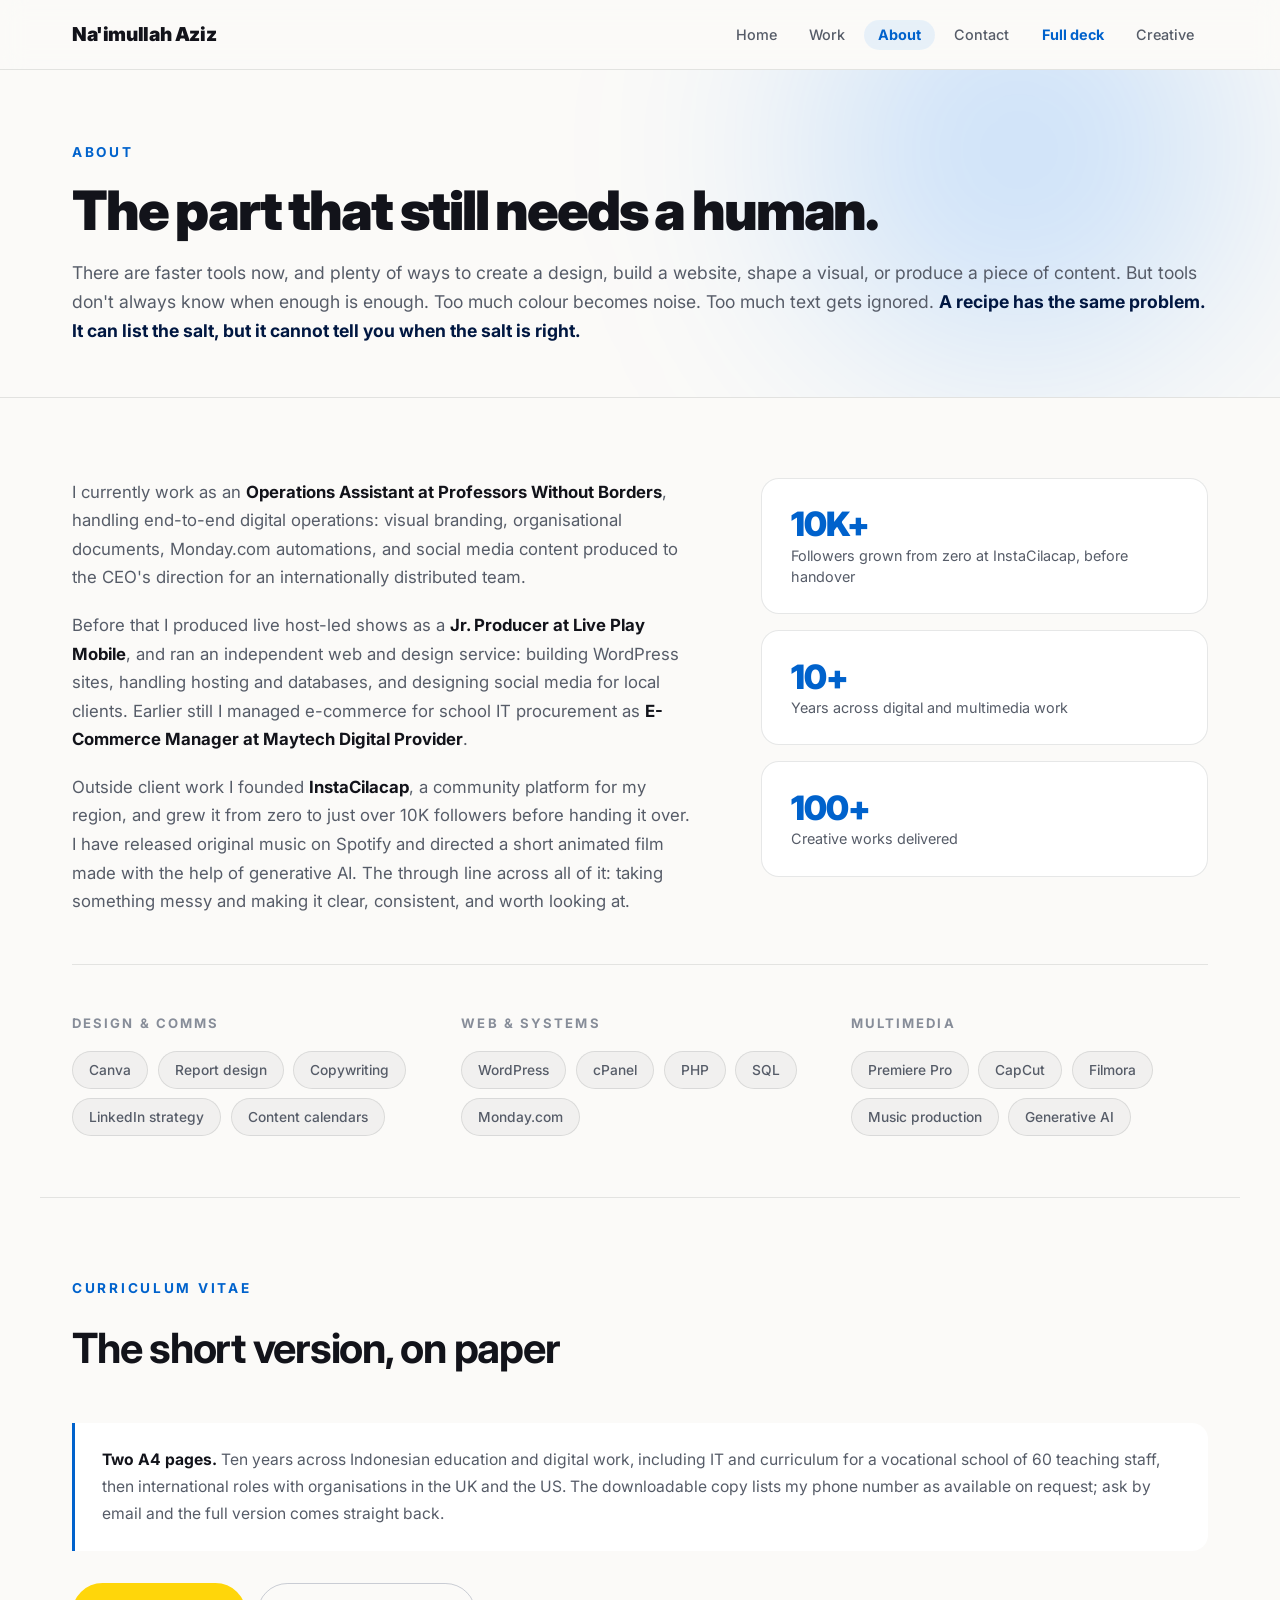
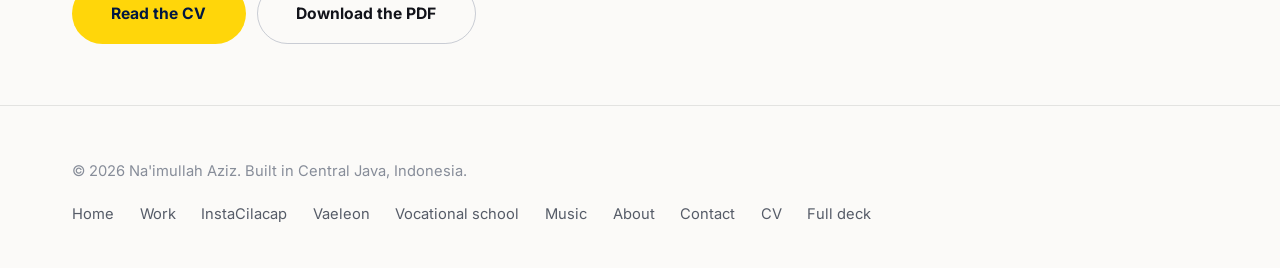
==== commit 1a7f5340: "Add a page for the vocational school role A dedicated page for 2015 to 2023, built only from the CV " ====
--- a/about.html
+++ b/about.html
@@ -161,6 +161,7 @@
                 <a href="work.html">Work</a>
                 <a href="project-instacilacap.html">InstaCilacap</a>
                 <a href="project-vaeleon.html">Vaeleon</a>
+                <a href="project-vocational.html">Vocational school</a>
                 <a href="music.html">Music</a>
                 <a href="about.html">About</a>
                 <a href="contact.html">Contact</a>
--- a/assets/css/main.css
+++ b/assets/css/main.css
@@ -1199,29 +1199,9 @@
 
             .video-card-body { padding: 1.4rem; }
 
-            .nav-toggle { display: flex; }
-            .nav-links {
-                position: absolute;
-                top: 100%; left: 0; right: 0;
-                background: var(--nav-solid);
-                border-bottom: 1px solid var(--border-color);
-                flex-direction: column;
-                padding: 0.5rem 1.4rem 1.4rem;
-                display: none;
-            }
-            .nav-links.open { display: flex; }
-            .nav-links a {
-                margin-left: 0;
-                padding: 0.9rem 0;
-                font-size: 1rem;
-                border-bottom: 1px solid var(--border-color);
-                display: block;
-            }
-            .nav-links a:last-child { border-bottom: none; }
-            .nav-links a { padding: 0.9rem 0; border-radius: 0; }
-            .nav-links a:hover,
-            .nav-links a:focus-visible,
-            .nav-links a[aria-current="page"] { background: transparent; }
+            /* Menu hamburger dipindah ke blok 860px di bawah blok laci,
+               supaya satu batas saja yang menentukan bentuk navbar. */
+            .nav-links { padding: 0.5rem 1.4rem 1.4rem; }
             .iframe-head { padding: 1.2rem 1.3rem; }
             .iframe-head h2 { font-size: 1.15rem; }
 
@@ -3335,7 +3315,42 @@
            baru muncul saat diklik, jauh setelah animasi itu selesai. */
         .js .nav-menu a { animation: none; }
 
-        @media (max-width: 980px) {
+        /* Menu hamburger. Satu batas untuk semua aturan navbar: 860px di
+           sini, 861px untuk navbar mendatar di bawah, dan 861px juga di
+           main.js. Dulu tombol hamburger baru muncul di 768px sementara
+           gaya laci versi HP sudah aktif di 980px, jadi di antara keduanya
+           menunya pecah ke beberapa baris. Navbar mendatar butuh sekitar
+           640px plus padding, jadi 861px masih memberi ruang lega. */
+        @media (max-width: 860px) {
+            .nav-toggle { display: flex; }
+            .nav-links {
+                position: absolute;
+                top: 100%; left: 0; right: 0;
+                background: var(--nav-solid);
+                border-bottom: 1px solid var(--border-color);
+                flex-direction: column;
+                padding: 0.5rem 2rem 1.4rem;
+                display: none;
+            }
+            .nav-links.open { display: flex; }
+            .nav-links a {
+                margin-left: 0;
+                padding: 0.9rem 0;
+                font-size: 1rem;
+                border-bottom: 1px solid var(--border-color);
+                display: block;
+                border-radius: 0;
+            }
+            .nav-links a:last-child { border-bottom: none; }
+            .nav-links a:hover,
+            .nav-links a:focus-visible,
+            .nav-links a[aria-current="page"] { background: transparent; }
+        }
+        @media (max-width: 768px) {
+            .nav-links { padding: 0.5rem 1.4rem 1.4rem; }
+        }
+
+        @media (max-width: 860px) {
             .nav-group { display: block; }
             .nav-parent {
                 width: 100%;
@@ -3567,10 +3582,14 @@
            tegak, dan line-height tombol 1.2 supaya pilnya 30px seperti
            tautan. Hanya di layar lebar; di menu hamburger semua butirnya
            sudah sama tinggi (55px) dan menurun. */
-        @media (min-width: 981px) {
+        @media (min-width: 861px) {
+            /* nowrap: sebelum batas hamburger, butirnya tidak boleh turun
+               baris atau labelnya patah ("Full deck" jadi dua baris). */
             .nav-links {
                 display: flex;
                 align-items: center;
+                flex-wrap: nowrap;
+                white-space: nowrap;
             }
             /* Sebagai butir flex, tautan ikut dihitung padding-nya, jadi
                tautan dan tombol sama-sama diberi line-height 1.2 supaya
@@ -3702,3 +3721,10 @@
             .work-grid { grid-template-columns: 1fr; }
             .door-chip { font-size: 0.82rem; padding: 0.6rem 0.95rem; }
         }
+
+        /* Kartu pekerjaan tanpa pop-up (misalnya saat karyanya sedang
+           disusun ulang): tidak ada kursor tangan dan tidak ada efek angkat,
+           supaya tidak menjanjikan klik yang tidak membuka apa pun. */
+        .work-card.is-static { cursor: default; }
+        .work-card.is-static:hover { transform: none; }
+        .work-card.is-static .img-container::after { display: none; }
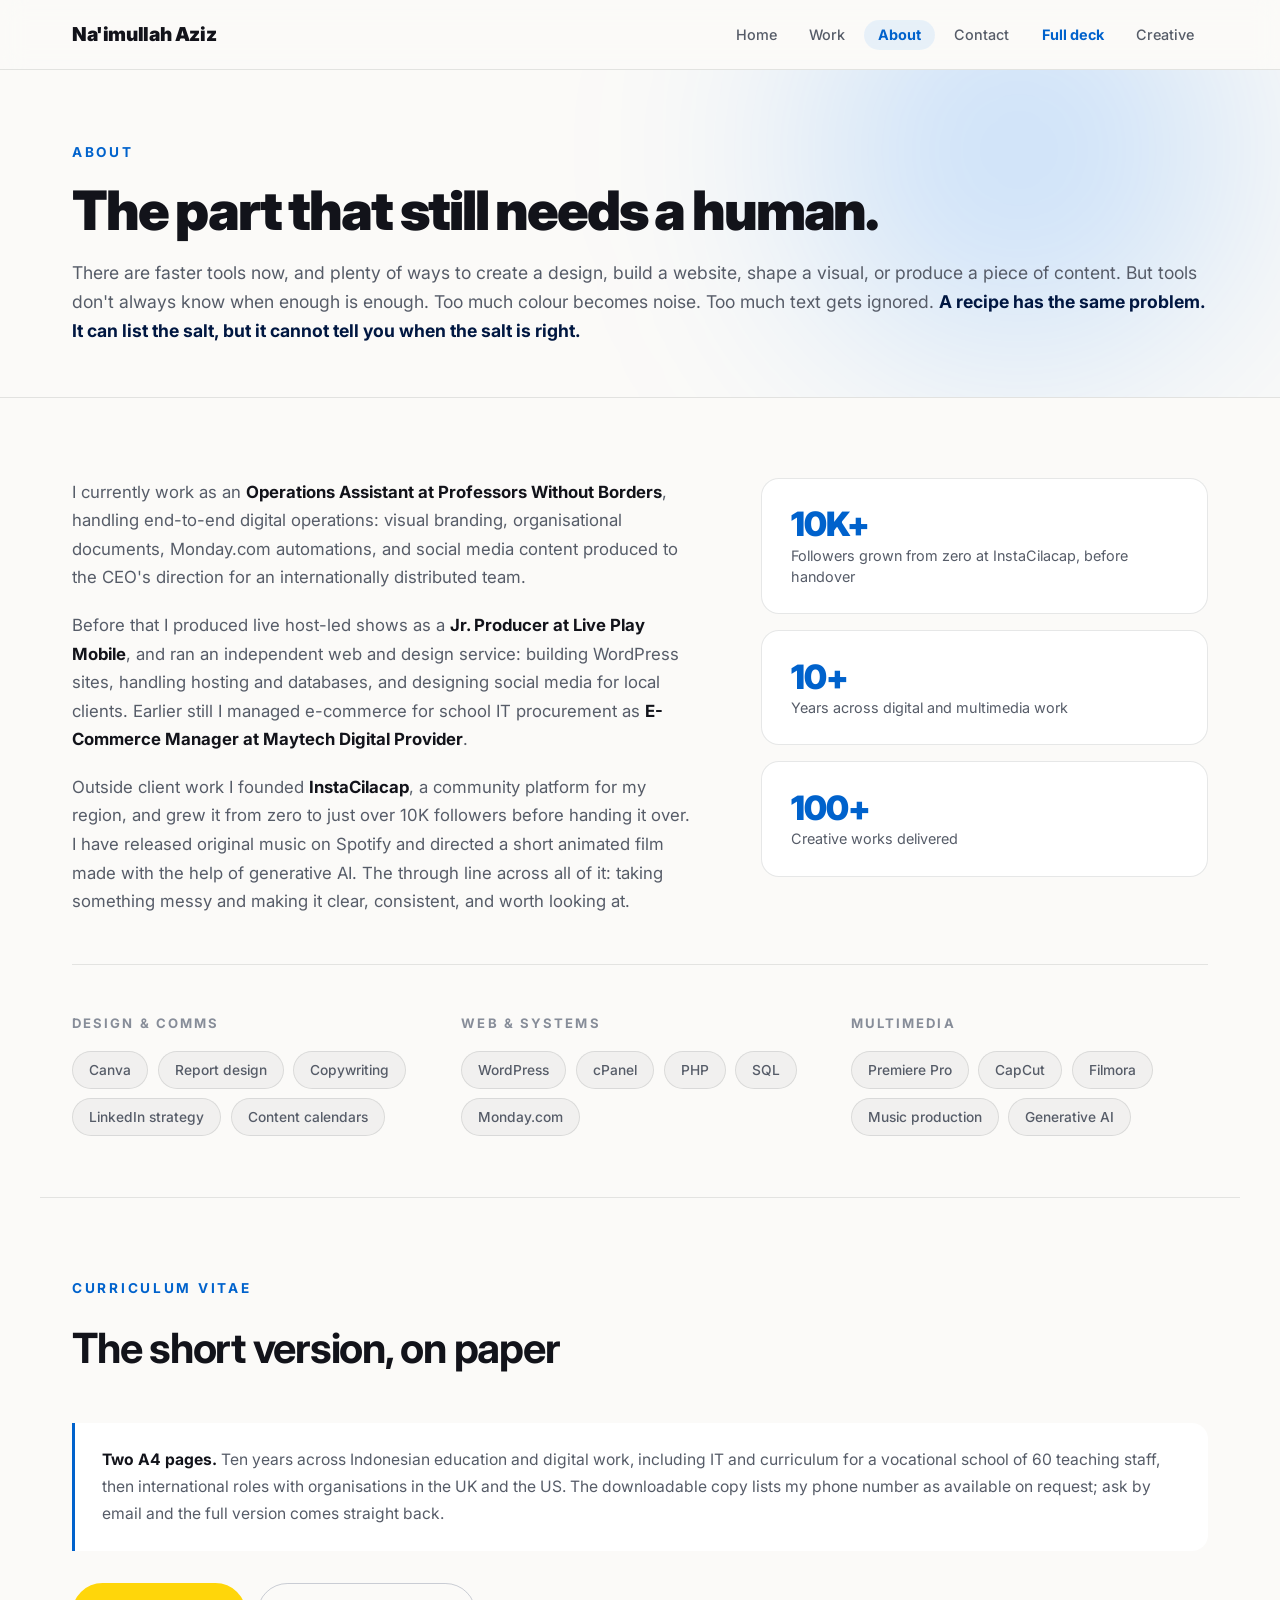
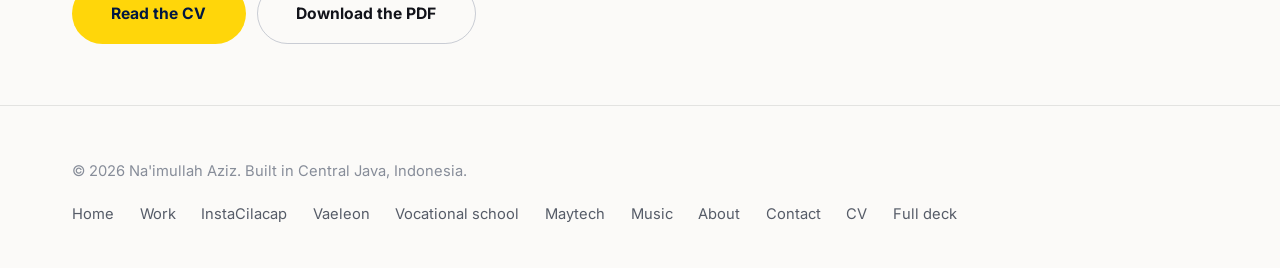
==== commit a3df9ff8: "Add a page for the Maytech e-commerce role Built from the CV facts and the live SIPLah store, where " ====
--- a/about.html
+++ b/about.html
@@ -162,6 +162,7 @@
                 <a href="project-instacilacap.html">InstaCilacap</a>
                 <a href="project-vaeleon.html">Vaeleon</a>
                 <a href="project-vocational.html">Vocational school</a>
+                <a href="project-maytech.html">Maytech</a>
                 <a href="music.html">Music</a>
                 <a href="about.html">About</a>
                 <a href="contact.html">Contact</a>
